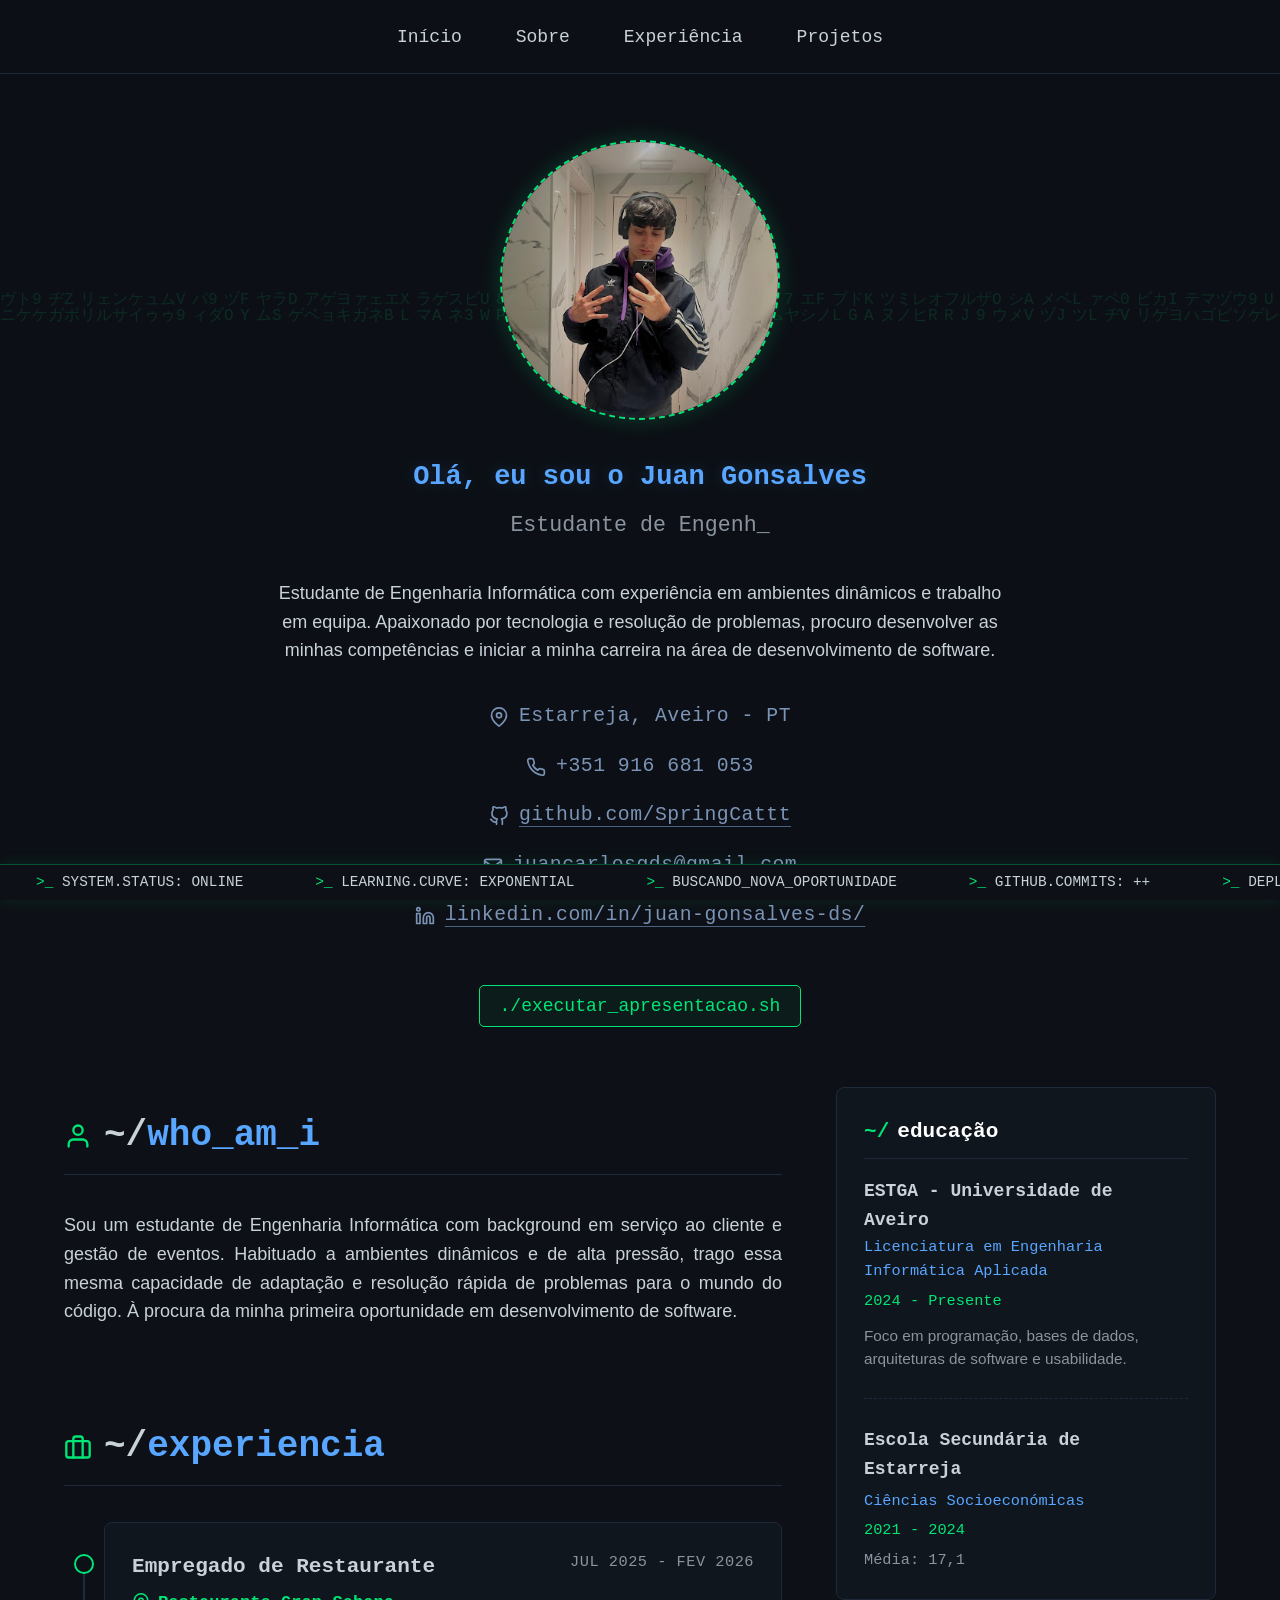
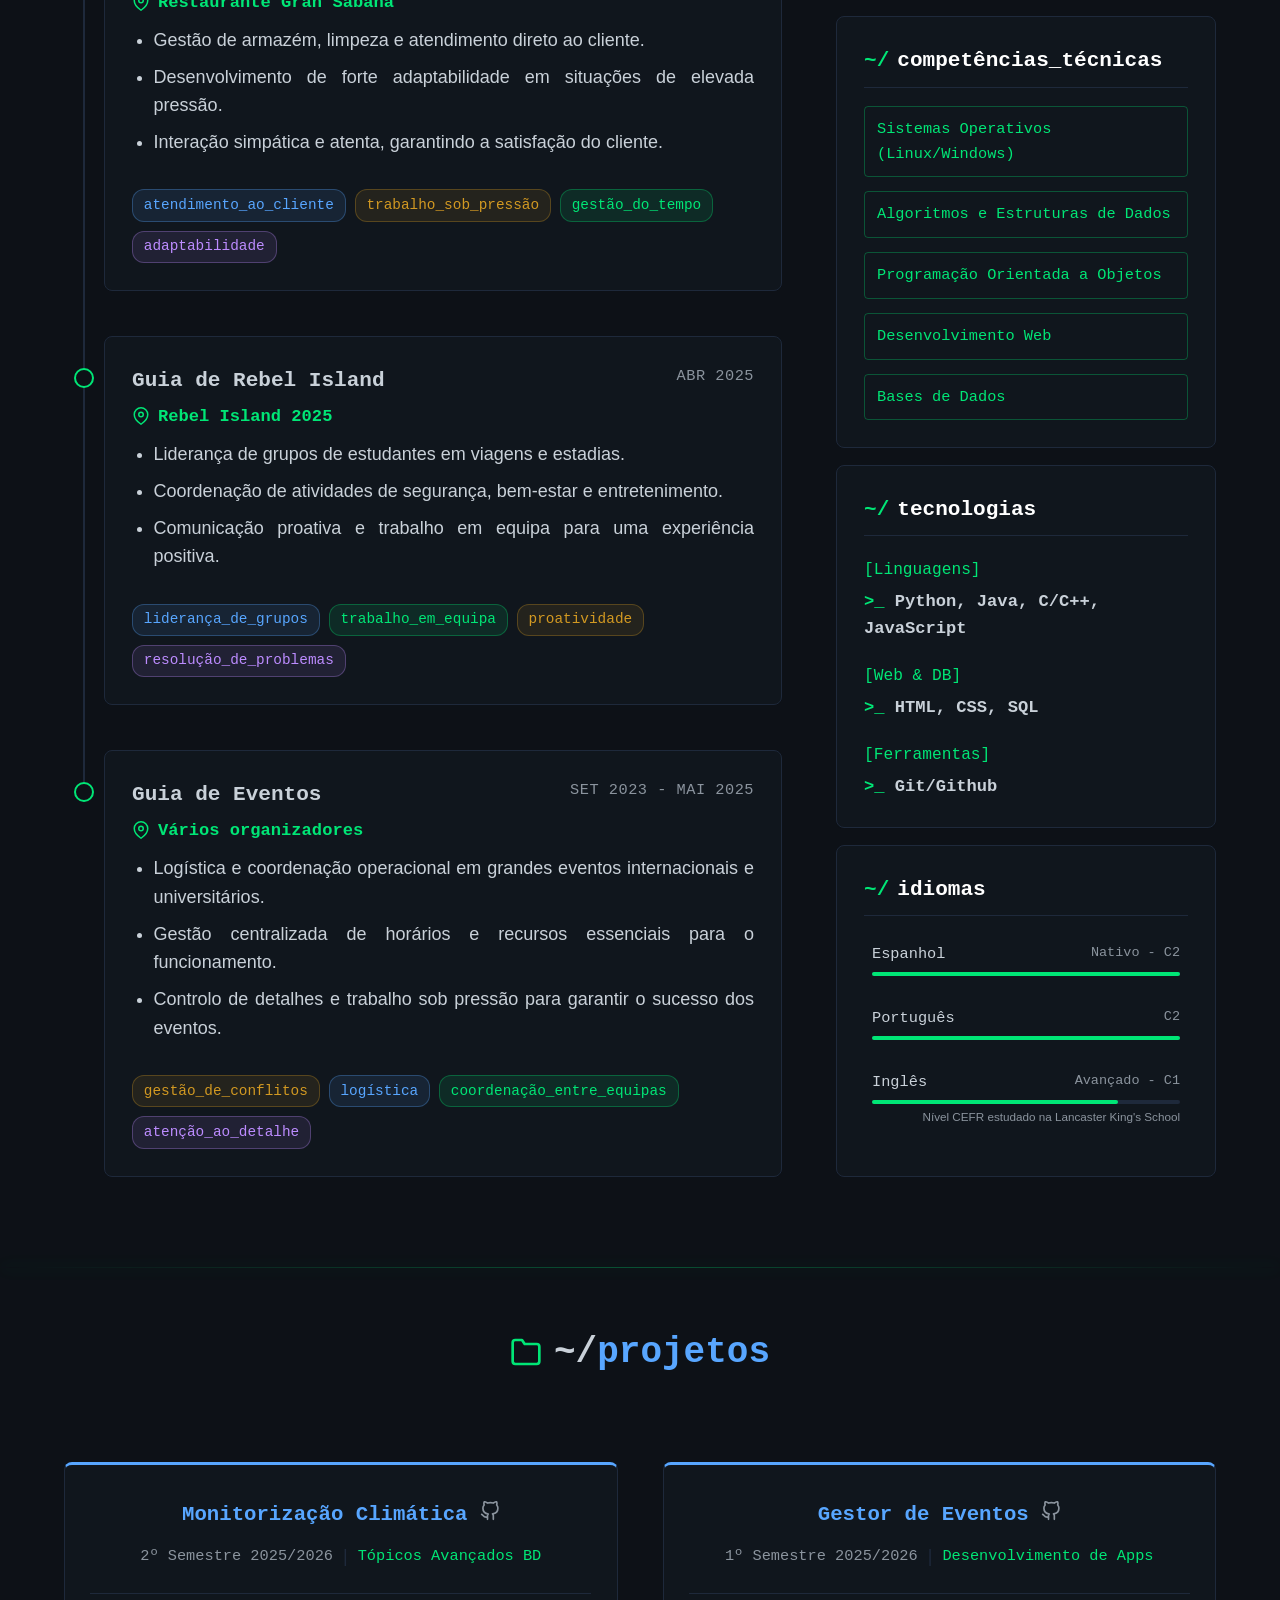
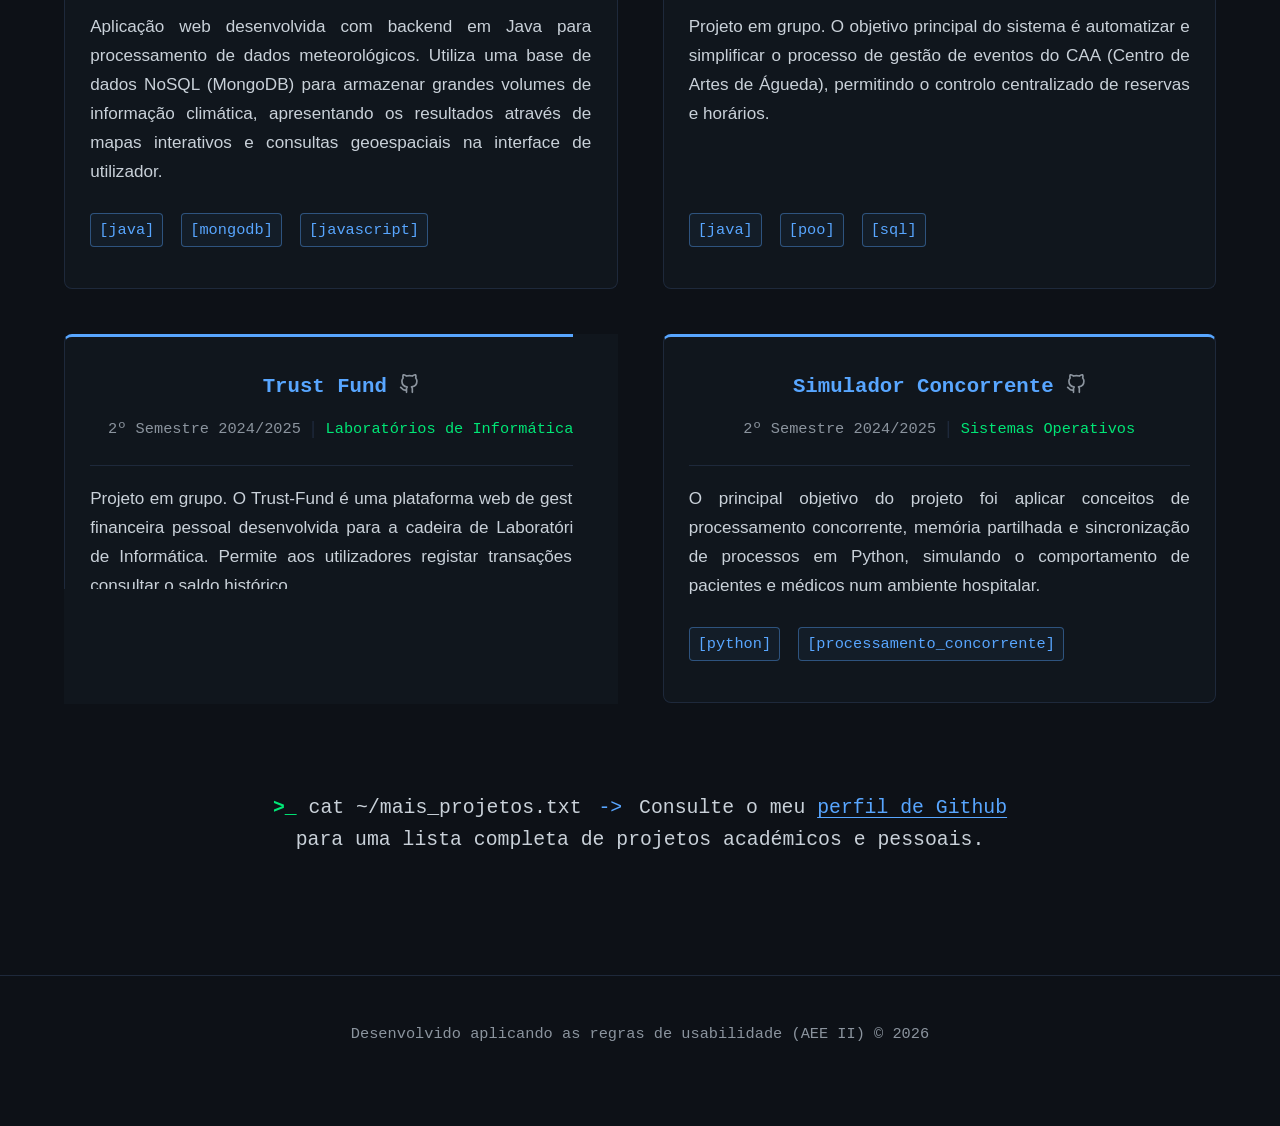
==== site/index.html @ 00c7b67c "video + cv + site" ====
<!DOCTYPE html>
<html lang="pt">
<head>
    <meta charset="UTF-8">
    <meta name="viewport" content="width=device-width, initial-scale=1.0">
    <title>Portfólio | Engenharia Informática</title>
    <link rel="stylesheet" href="style.css">
</head>

<body>
    
    <canvas id="matrix-canvas"></canvas>

    <nav>
        <ul class="nav-links">
            <li><a href="#hero">Início</a></li>
            <li><a href="#sobre">Sobre</a></li>
            <li><a href="#experiencia">Experiência</a></li>
            <li><a href="#projetos">Projetos</a></li>
        </ul>
    </nav>

    <section id="hero">
        <div class="profile-img-placeholder glow-effect" style="cursor: pointer; transition: transform 0.3s ease;" onmouseover="this.style.transform='scale(1.05)'" onmouseout="this.style.transform='scale(1)'" onclick="openBioModal()">
            <img src="unnamed.jpg" alt="Foto de Juan Gonsalves">
        </div>
        <h1>Olá, eu sou o Juan Gonsalves</h1>
        <div class="typewriter"><span id="type-text"></span><span class="cursor">_</span></div>
        <p style="max-width: 750px; text-align: center; margin: 0 auto 2rem auto; color: var(--text-primary);">
            Estudante de Engenharia Informática com experiência em ambientes dinâmicos e trabalho em equipa. Apaixonado por tecnologia e resolução de problemas, procuro desenvolver as minhas competências e iniciar a minha carreira na área de desenvolvimento de software.
        </p>
        
        <div class="contact-container" style="padding: 0; margin-top: 0; margin-bottom: 2rem; border-top: none; gap: 1rem;">
            <span class="contact-item">
                <svg width="20" height="20" viewBox="0 0 24 24" fill="none" stroke="currentColor" stroke-width="2" stroke-linecap="round" stroke-linejoin="round"><path d="M21 10c0 7-9 13-9 13s-9-6-9-13a9 9 0 0 1 18 0z"></path><circle cx="12" cy="10" r="3"></circle></svg>
                Estarreja, Aveiro - PT
            </span>
            <span class="contact-item">
                <svg width="20" height="20" viewBox="0 0 24 24" fill="none" stroke="currentColor" stroke-width="2" stroke-linecap="round" stroke-linejoin="round"><path d="M22 16.92v3a2 2 0 0 1-2.18 2 19.79 19.79 0 0 1-8.63-3.07 19.5 19.5 0 0 1-6-6 19.79 19.79 0 0 1-3.07-8.67A2 2 0 0 1 4.11 2h3a2 2 0 0 1 2 1.72 12.84 12.84 0 0 0 .7 2.81 2 2 0 0 1-.45 2.11L8.09 9.91a16 16 0 0 0 6 6l1.27-1.27a2 2 0 0 1 2.11-.45 12.84 12.84 0 0 0 2.81.7A2 2 0 0 1 22 16.92z"></path></svg>
                +351 916 681 053
            </span>
            <a href="https://github.com/SpringCattt" target="_blank" class="contact-item link">
                <svg width="20" height="20" viewBox="0 0 24 24" fill="none" stroke="currentColor" stroke-width="2" stroke-linecap="round" stroke-linejoin="round"><path d="M9 19c-5 1.5-5-2.5-7-3m14 6v-3.87a3.37 3.37 0 0 0-.94-2.61c3.14-.35 6.44-1.54 6.44-7A5.44 5.44 0 0 0 20 4.77 5.07 5.07 0 0 0 19.91 1S18.73.65 16 2.48a13.38 13.38 0 0 0-7 0C6.27.65 5.09 1 5.09 1A5.07 5.07 0 0 0 5 4.77a5.44 5.44 0 0 0-1.5 3.78c0 5.42 3.3 6.61 6.44 7A3.37 3.37 0 0 0 9 18.13V22"></path></svg>
                github.com/SpringCattt
            </a>
            <a href="mailto:juancarlosgds@gmail.com" class="contact-item link">
                <svg width="20" height="20" viewBox="0 0 24 24" fill="none" stroke="currentColor" stroke-width="2" stroke-linecap="round" stroke-linejoin="round"><path d="M4 4h16c1.1 0 2 .9 2 2v12c0 1.1-.9 2-2 2H4c-1.1 0-2-.9-2-2V6c0-1.1.9-2 2-2z"></path><polyline points="22,6 12,13 2,6"></polyline></svg>
                juancarlosgds@gmail.com
            </a>
            <a href="https://linkedin.com/in/juan-gonsalves-ds/" target="_blank" class="contact-item link">
                <svg width="20" height="20" viewBox="0 0 24 24" fill="none" stroke="currentColor" stroke-width="2" stroke-linecap="round" stroke-linejoin="round"><path d="M16 8a6 6 0 0 1 6 6v7h-4v-7a2 2 0 0 0-2-2 2 2 0 0 0-2 2v7h-4v-7a6 6 0 0 1 6-6z"></path><rect x="2" y="9" width="4" height="12"></rect><circle cx="4" cy="4" r="2"></circle></svg>
                linkedin.com/in/juan-gonsalves-ds/
            </a>
        </div>

        <button class="btn-terminal" id="openVideoBtn">./executar_apresentacao.sh</button>
    </section>

    <div id="videoModal" class="modal">
        <div class="modal-content animate-pop">
            <span class="close-btn" id="closeVideoBtn">&times;</span>
            <video id="myVideo" controls>
                <source src="teu_video.mp4" type="video/mp4">
                O teu browser não suporta a tag de vídeo.
            </video>
        </div>
    </div>

    <div id="bioModal" class="modal" onclick="if(event.target == this) closeBioModal()">
        <div class="modal-content animate-pop" style="max-width: 550px;">
            <span class="close-btn" onclick="closeBioModal()">&times;</span>
            <img src="unnamed.jpg" alt="Foto de Juan Gonsalves">
            <h2 style="color: var(--accent-color); margin-bottom: 1rem;">who_is_juan.sh</h2>
            <p id="bio-text" style="text-align: justify; text-align-last: center; color: var(--text-primary); font-size: 0.95rem; min-height: 120px; margin: 0 auto;"></p>
        </div>
    </div>

    <div class="layout-container">
        
        <main class="main-content">
            
            <section id="sobre">
                <h2 class="section-title">
                    <svg width="28" height="28" viewBox="0 0 24 24" fill="none" stroke="var(--accent-green)" stroke-width="2" stroke-linecap="round" stroke-linejoin="round" style="margin-right: 12px;"><path d="M20 21v-2a4 4 0 0 0-4-4H8a4 4 0 0 0-4 4v2"></path><circle cx="12" cy="7" r="4"></circle></svg>
                    <span><span style="color: var(--text-primary);">~/</span>who_am_i</span>
                </h2>
                <p style="text-align: justify;">
                    Sou um estudante de Engenharia Informática com background em serviço ao cliente e gestão de eventos. Habituado a ambientes dinâmicos e de alta pressão, trago essa mesma capacidade de adaptação e resolução rápida de problemas para o mundo do código. À procura da minha primeira oportunidade em desenvolvimento de software.
                </p>
            </section>

            <section id="experiencia" style="margin-top: 4rem;">
                <h2 class="section-title">
                    <svg width="28" height="28" viewBox="0 0 24 24" fill="none" stroke="var(--accent-green)" stroke-width="2" stroke-linecap="round" stroke-linejoin="round" style="margin-right: 12px;"><rect x="2" y="7" width="20" height="14" rx="2" ry="2"></rect><path d="M16 21V5a2 2 0 0 0-2-2h-4a2 2 0 0 0-2 2v16"></path></svg>
                    <span><span style="color: var(--text-primary);">~/</span>experiencia</span>
                </h2>
                
                <div class="timeline">
                    
                    <div class="timeline-item">
                        <div class="timeline-card fade-up">
                            <div class="card-date">JUL 2025 - FEV 2026</div>
                            <h3 style="margin-bottom: 5px;">Empregado de Restaurante</h3>
                            <p class="company"><svg width="18" height="18" viewBox="0 0 24 24" fill="none" stroke="currentColor" stroke-width="2" stroke-linecap="round" stroke-linejoin="round"><path d="M21 10c0 7-9 13-9 13s-9-6-9-13a9 9 0 0 1 18 0z"></path><circle cx="12" cy="10" r="3"></circle></svg>Restaurante Gran Sabana</p>
                            
                            <ul>
                                <li>Gestão de armazém, limpeza e atendimento direto ao cliente.</li>
                                <li>Desenvolvimento de forte adaptabilidade em situações de elevada pressão.</li>
                                <li>Interação simpática e atenta, garantindo a satisfação do cliente.</li>
                            </ul>
                            <div class="tech-tags">
                                <span class="tag tag-blue">atendimento_ao_cliente</span>
                                <span class="tag tag-orange">trabalho_sob_pressão</span>
                                <span class="tag tag-green">gestão_do_tempo</span>
                                <span class="tag tag-purple">adaptabilidade</span>
                            </div>
                        </div>
                    </div>

                    <div class="timeline-item">
                        <div class="timeline-card fade-up" style="animation-delay: 0.2s;">
                            <div class="card-date">ABR 2025</div>
                            <h3 style="margin-bottom: 5px;">Guia de Rebel Island</h3>
                            <p class="company"><svg width="18" height="18" viewBox="0 0 24 24" fill="none" stroke="currentColor" stroke-width="2" stroke-linecap="round" stroke-linejoin="round"><path d="M21 10c0 7-9 13-9 13s-9-6-9-13a9 9 0 0 1 18 0z"></path><circle cx="12" cy="10" r="3"></circle></svg>Rebel Island 2025</p>
                            
                            <ul>
                                <li>Liderança de grupos de estudantes em viagens e estadias.</li>
                                <li>Coordenação de atividades de segurança, bem-estar e entretenimento.</li>
                                <li>Comunicação proativa e trabalho em equipa para uma experiência positiva.</li>
                            </ul>
                            <div class="tech-tags">
                                <span class="tag tag-blue">liderança_de_grupos</span>
                                <span class="tag tag-green">trabalho_em_equipa</span>
                                <span class="tag tag-orange">proatividade</span>
                                <span class="tag tag-purple">resolução_de_problemas</span>
                            </div>
                        </div>
                    </div>

                    <div class="timeline-item">
                        <div class="timeline-card fade-up" style="animation-delay: 0.4s;">
                            <div class="card-date">SET 2023 - MAI 2025</div>
                            <h3 style="margin-bottom: 5px;">Guia de Eventos</h3>
                            <p class="company"><svg width="18" height="18" viewBox="0 0 24 24" fill="none" stroke="currentColor" stroke-width="2" stroke-linecap="round" stroke-linejoin="round"><path d="M21 10c0 7-9 13-9 13s-9-6-9-13a9 9 0 0 1 18 0z"></path><circle cx="12" cy="10" r="3"></circle></svg>Vários organizadores</p>
                            
                            <ul>
                                <li>Logística e coordenação operacional em grandes eventos internacionais e universitários.</li>
                                <li>Gestão centralizada de horários e recursos essenciais para o funcionamento.</li>
                                <li>Controlo de detalhes e trabalho sob pressão para garantir o sucesso dos eventos.</li>
                            </ul>
                            <div class="tech-tags">
                                <span class="tag tag-orange">gestão_de_conflitos</span>
                                <span class="tag tag-blue">logística</span>
                                <span class="tag tag-green">coordenação_entre_equipas</span>
                                <span class="tag tag-purple">atenção_ao_detalhe</span>
                            </div>
                        </div>
                    </div>

                </div>
            </section>
        </main> 

        <aside class="sidebar">
            
            <div class="terminal-card fade-up">
                <h3 style="display: flex; align-items: center; margin-bottom: 1rem; border-bottom: 1px solid var(--border-color); padding-bottom: 0.5rem; color: #fff;">
                    <span style="color: var(--accent-green); margin-right: 8px;">~/</span>educação
                </h3>
                <div class="card-info">
                    <h4>ESTGA - Universidade de Aveiro</h4>
                    <a href="https://www.ua.pt/pt/curso/1732" target="_blank" class="text-blue hover-glow" style="display: block; text-decoration: none;">Licenciatura em Engenharia Informática Aplicada</a>
                    <p class="text-green">2024 - Presente</p>       
                    <p style="color: var(--text-secondary); font-size: 0.85rem; margin-top: 12px; padding-bottom: 1.5rem; border-bottom: 1px dashed var(--border-color); line-height: 1.5;">
                        Foco em programação, bases de dados, arquiteturas de software e usabilidade.
                    </p>

                    <h4 style="margin-top: 1.5rem;">Escola Secundária de Estarreja</h4>
                    <p class="text-blue" style="margin-top: 5px; font-size: 0.85rem;">Ciências Socioeconómicas</p>
                    <p class="text-green" style="margin-top: 5px;">2021 - 2024</p>
                    <p style="color: var(--text-secondary); font-family: var(--font-code); font-size: 0.85rem; margin-top: 5px;">Média: 17,1</p>
                </div>
            </div>

            <div class="terminal-card fade-up" style="animation-delay: 0.2s;">
                <h3 style="display: flex; align-items: center; margin-bottom: 1rem; border-bottom: 1px solid var(--border-color); padding-bottom: 0.5rem; color: #fff;">
                    <span style="color: var(--accent-green); margin-right: 8px;">~/</span>competências_técnicas
                </h3>
                <div class="tech-list">
                    <span class="tech-item">Sistemas Operativos (Linux/Windows)</span>
                    <span class="tech-item">Algoritmos e Estruturas de Dados</span>
                    <span class="tech-item">Programação Orientada a Objetos</span>
                    <span class="tech-item">Desenvolvimento Web</span>
                    <span class="tech-item">Bases de Dados</span>
                </div>
            </div>

            <div class="terminal-card fade-up" style="animation-delay: 0.4s;">
                <h3 style="display: flex; align-items: center; margin-bottom: 1.2rem; border-bottom: 1px solid var(--border-color); padding-bottom: 0.5rem; color: #fff;">
                    <span style="color: var(--accent-green); margin-right: 8px;">~/</span>tecnologias
                </h3>
                
                <div style="margin-bottom: 1.2rem;">
                    <p style="color: var(--accent-green); font-family: var(--font-code); font-size: 0.9rem; margin-bottom: 4px;">[Linguagens]</p>
                    <p style="color: var(--text-primary); font-family: var(--font-code); font-size: 0.95rem; font-weight: bold;"><span style="color: var(--accent-green);">>_</span> Python, Java, C/C++, JavaScript</p>
                </div>
                
                <div style="margin-bottom: 1.2rem;">
                    <p style="color: var(--accent-green); font-family: var(--font-code); font-size: 0.9rem; margin-bottom: 4px;">[Web & DB]</p>
                    <p style="color: var(--text-primary); font-family: var(--font-code); font-size: 0.95rem; font-weight: bold;"><span style="color: var(--accent-green);">>_</span> HTML, CSS, SQL</p>
                </div>
                
                <div>
                    <p style="color: var(--accent-green); font-family: var(--font-code); font-size: 0.9rem; margin-bottom: 4px;">[Ferramentas]</p>
                    <p style="color: var(--text-primary); font-family: var(--font-code); font-size: 0.95rem; font-weight: bold;"><span style="color: var(--accent-green);">>_</span> Git/Github</p>
                </div>
            </div>

            <div class="terminal-card fade-up" style="animation-delay: 0.6s;">
                <h3 style="display: flex; align-items: center; margin-bottom: 1rem; border-bottom: 1px solid var(--border-color); padding-bottom: 0.5rem; color: #fff;">
                    <span style="color: var(--accent-green); margin-right: 8px;">~/</span>idiomas
                </h3>
                <div class="language-bar">
                    <div class="lang-header"><span>Espanhol</span> <span style="font-size: 0.75rem; color: var(--text-secondary);">Nativo - C2</span></div>
                    <div class="bar-bg"><div class="bar-fill" style="width: 100%;"></div></div>
                </div>
                <div class="language-bar">
                    <div class="lang-header"><span>Português</span> <span style="font-size: 0.75rem; color: var(--text-secondary);">C2</span></div>
                    <div class="bar-bg"><div class="bar-fill" style="width: 100%;"></div></div>
                </div>
                <div class="language-bar">
                    <div class="lang-header"><span>Inglês</span> <span style="font-size: 0.75rem; color: var(--text-secondary);">Avançado - C1</span></div>
                    <div class="bar-bg"><div class="bar-fill" style="width: 80%;"></div></div>
                    <p class="sidebar-subtext" style="font-size: 0.65rem; color: var(--text-secondary); margin-top: 4px; text-align: right;">Nível CEFR estudado na Lancaster King's School</p>
                </div>
            </div>

        </aside> 
    </div> 

    <div class="cyber-separator"></div>

    <section id="projetos" class="full-width-section">
        
        <div style="display: flex; justify-content: center; margin-bottom: 4rem;">
            <h2 class="section-title" style="border-bottom: none; margin: 0;">
                <svg width="32" height="32" viewBox="0 0 24 24" fill="none" stroke="var(--accent-green)" stroke-width="2" stroke-linecap="round" stroke-linejoin="round" style="margin-right: 12px;"><path d="M22 19a2 2 0 0 1-2 2H4a2 2 0 0 1-2-2V5a2 2 0 0 1 2-2h5l2 3h9a2 2 0 0 1 2 2z"></path></svg>
                <span><span style="color: var(--text-primary);">~/</span>projetos</span>
            </h2>
        </div>
        
        <div class="projects-grid">

            <div class="project-card fade-up" style="animation-delay: 0.6s;">
                <div>
                    <div class="project-header">
                        <div class="project-title-wrapper">
                            <h3>Monitorização Climática</h3>
                            <a href="https://github.com/SpringCattt/projeto---topicos-avancados-de-base-de-dados" target="_blank" title="Ver código fonte" style="color: var(--text-secondary); transition: all 0.3s ease;" onmouseover="this.style.color='var(--accent-green)'; this.style.transform='scale(1.1)';" onmouseout="this.style.color='var(--text-secondary)'; this.style.transform='scale(1)';">
                                <svg width="20" height="20" viewBox="0 0 24 24" fill="none" stroke="currentColor" stroke-width="2" stroke-linecap="round" stroke-linejoin="round"><path d="M9 19c-5 1.5-5-2.5-7-3m14 6v-3.87a3.37 3.37 0 0 0-.94-2.61c3.14-.35 6.44-1.54 6.44-7A5.44 5.44 0 0 0 20 4.77 5.07 5.07 0 0 0 19.91 1S18.73.65 16 2.48a13.38 13.38 0 0 0-7 0C6.27.65 5.09 1 5.09 1A5.07 5.07 0 0 0 5 4.77a5.44 5.44 0 0 0-1.5 3.78c0 5.42 3.3 6.61 6.44 7A3.37 3.37 0 0 0 9 18.13V22"></path></svg>
                            </a>
                        </div>
                        <div class="project-meta-wrapper">
                            <span style="font-family: var(--font-code); font-size: 0.85rem; color: var(--text-secondary);">2º Semestre 2025/2026</span>
                            <span style="color: var(--border-color);">|</span>
                            <span style="color: var(--accent-green); font-family: var(--font-code); font-size: 0.85rem;">Tópicos Avançados BD</span>
                        </div>
                    </div>
                    <p class="description" style="text-align: justify; margin-top: 10px;">
                        Aplicação web desenvolvida com backend em Java para processamento de dados meteorológicos. Utiliza uma base de dados NoSQL (MongoDB) para armazenar grandes volumes de informação climática, apresentando os resultados através de mapas interativos e consultas geoespaciais na interface de utilizador. 
                    </p>
                </div>
                <div class="tech-tags">
                    <span class="code-tag">[java]</span>
                    <span class="code-tag">[mongodb]</span>
                    <span class="code-tag">[javascript]</span>
                </div>
            </div>

            <div class="project-card fade-up">
                <div>
                    <div class="project-header">
                        <div class="project-title-wrapper">
                            <h3>Gestor de Eventos</h3>
                            <a href="https://github.com/SpringCattt/Projeto-em-Desenvolvimento-de-Aplicacoes---CAA" target="_blank" title="Ver código fonte" style="color: var(--text-secondary); transition: all 0.3s ease;" onmouseover="this.style.color='var(--accent-green)'; this.style.transform='scale(1.1)';" onmouseout="this.style.color='var(--text-secondary)'; this.style.transform='scale(1)';">
                                <svg width="20" height="20" viewBox="0 0 24 24" fill="none" stroke="currentColor" stroke-width="2" stroke-linecap="round" stroke-linejoin="round"><path d="M9 19c-5 1.5-5-2.5-7-3m14 6v-3.87a3.37 3.37 0 0 0-.94-2.61c3.14-.35 6.44-1.54 6.44-7A5.44 5.44 0 0 0 20 4.77 5.07 5.07 0 0 0 19.91 1S18.73.65 16 2.48a13.38 13.38 0 0 0-7 0C6.27.65 5.09 1 5.09 1A5.07 5.07 0 0 0 5 4.77a5.44 5.44 0 0 0-1.5 3.78c0 5.42 3.3 6.61 6.44 7A3.37 3.37 0 0 0 9 18.13V22"></path></svg>
                            </a>
                        </div>
                        <div class="project-meta-wrapper">
                            <span style="font-family: var(--font-code); font-size: 0.85rem; color: var(--text-secondary);">1º Semestre 2025/2026</span>
                            <span style="color: var(--border-color);">|</span>
                            <span style="color: var(--accent-green); font-family: var(--font-code); font-size: 0.85rem;">Desenvolvimento de Apps</span>
                        </div>
                    </div>
                    <p class="description" style="text-align: justify; margin-top: 10px;">
                        Projeto em grupo. O objetivo principal do sistema é automatizar e simplificar o processo de gestão de eventos do CAA (Centro de Artes de Águeda), permitindo o controlo centralizado de reservas e horários.
                    </p>
                </div>
                <div class="tech-tags">
                    <span class="code-tag">[java]</span>
                    <span class="code-tag">[poo]</span>
                    <span class="code-tag">[sql]</span>
                </div>
            </div>
        
            <div class="project-card fade-up" style="animation-delay: 0.2s;">
                <div>
                    <div class="project-header">
                        <div class="project-title-wrapper">
                            <h3>Trust Fund</h3>
                            <a href="https://github.com/SpringCattt/Projeto---Trust-Fund" target="_blank" title="Ver código fonte" style="color: var(--text-secondary); transition: all 0.3s ease;" onmouseover="this.style.color='var(--accent-green)'; this.style.transform='scale(1.1)';" onmouseout="this.style.color='var(--text-secondary)'; this.style.transform='scale(1)';">
                                <svg width="20" height="20" viewBox="0 0 24 24" fill="none" stroke="currentColor" stroke-width="2" stroke-linecap="round" stroke-linejoin="round"><path d="M9 19c-5 1.5-5-2.5-7-3m14 6v-3.87a3.37 3.37 0 0 0-.94-2.61c3.14-.35 6.44-1.54 6.44-7A5.44 5.44 0 0 0 20 4.77 5.07 5.07 0 0 0 19.91 1S18.73.65 16 2.48a13.38 13.38 0 0 0-7 0C6.27.65 5.09 1 5.09 1A5.07 5.07 0 0 0 5 4.77a5.44 5.44 0 0 0-1.5 3.78c0 5.42 3.3 6.61 6.44 7A3.37 3.37 0 0 0 9 18.13V22"></path></svg>
                            </a>
                        </div>
                        <div class="project-meta-wrapper">
                            <span style="font-family: var(--font-code); font-size: 0.85rem; color: var(--text-secondary);">2º Semestre 2024/2025</span>
                            <span style="color: var(--border-color);">|</span>
                            <span style="color: var(--accent-green); font-family: var(--font-code); font-size: 0.85rem;">Laboratórios de Informática</span>
                        </div>
                    </div>
                    <p class="description" style="text-align: justify; margin-top: 10px;">
                        Projeto em grupo. O Trust-Fund é uma plataforma web de gestão financeira pessoal desenvolvida para a cadeira de Laboratórios de Informática. Permite aos utilizadores registar transações e consultar o saldo histórico.
                    </p>
                </div>
                <div class="tech-tags">
                    <span class="code-tag">[php]</span>
                    <span class="code-tag">[css]</span>
                    <span class="code-tag">[javascript]</span>
                </div>
            </div>
            
            <div class="project-card fade-up" style="animation-delay: 0.4s;">
                <div>
                    <div class="project-header">
                        <div class="project-title-wrapper">
                            <h3>Simulador Concorrente</h3>
                            <a href="https://github.com/SpringCattt/Projeto---Sistemas-Operativos" target="_blank" title="Ver código fonte" style="color: var(--text-secondary); transition: all 0.3s ease;" onmouseover="this.style.color='var(--accent-green)'; this.style.transform='scale(1.1)';" onmouseout="this.style.color='var(--text-secondary)'; this.style.transform='scale(1)';">
                                <svg width="20" height="20" viewBox="0 0 24 24" fill="none" stroke="currentColor" stroke-width="2" stroke-linecap="round" stroke-linejoin="round"><path d="M9 19c-5 1.5-5-2.5-7-3m14 6v-3.87a3.37 3.37 0 0 0-.94-2.61c3.14-.35 6.44-1.54 6.44-7A5.44 5.44 0 0 0 20 4.77 5.07 5.07 0 0 0 19.91 1S18.73.65 16 2.48a13.38 13.38 0 0 0-7 0C6.27.65 5.09 1 5.09 1A5.07 5.07 0 0 0 5 4.77a5.44 5.44 0 0 0-1.5 3.78c0 5.42 3.3 6.61 6.44 7A3.37 3.37 0 0 0 9 18.13V22"></path></svg>
                            </a>
                        </div>
                        <div class="project-meta-wrapper">
                            <span style="font-family: var(--font-code); font-size: 0.85rem; color: var(--text-secondary);">2º Semestre 2024/2025</span>
                            <span style="color: var(--border-color);">|</span>
                            <span style="color: var(--accent-green); font-family: var(--font-code); font-size: 0.85rem;">Sistemas Operativos</span>
                        </div>
                    </div>
                    <p class="description" style="text-align: justify; margin-top: 10px;">
                        O principal objetivo do projeto foi aplicar conceitos de processamento concorrente, memória partilhada e sincronização de processos em Python, simulando o comportamento de pacientes e médicos num ambiente hospitalar.
                    </p>
                </div>
                <div class="tech-tags">
                    <span class="code-tag">[python]</span>
                    <span class="code-tag">[processamento_concorrente]</span>
                </div>
            </div>
        </div>

        <div class="projects-footer fade-up" style="animation-delay: 0.8s;">
            <span class="terminal-cursor" style="color: var(--accent-green); font-weight: bold;">>_</span> 
            <span>cat ~/mais_projetos.txt <span style="color: var(--accent-color); margin: 0 5px;">-></span> Consulte o meu <a href="https://github.com/SpringCattt" target="_blank" class="link-destaque">perfil de Github</a> para uma lista completa de projetos académicos e pessoais.</span>
        </div>
        
    </section>

    <div class="ticker-wrap">
        <div class="ticker-move">
            <div class="ticker-item"><span class="accent">>_</span> SYSTEM.STATUS: <span style="color: #c9d1d9;">ONLINE</span></div>
            <div class="ticker-item"><span class="accent">>_</span> LEARNING.CURVE: <span style="color: #c9d1d9;">EXPONENTIAL</span></div>
            <div class="ticker-item"><span class="accent">>_</span> BUSCANDO_NOVA_OPORTUNIDADE</div>
            <div class="ticker-item"><span class="accent">>_</span> GITHUB.COMMITS: <span style="color: #c9d1d9;">++</span></div>
            <div class="ticker-item"><span class="accent">>_</span> DEPLOYING_NEW_MODULES...</div>
            <div class="ticker-item"><span class="accent">>_</span> CAFEINA_LEVEL: <span style="color: #c9d1d9;">99%</span></div>
            <div class="ticker-item"><span class="accent">>_</span> SYSTEM.STATUS: <span style="color: #c9d1d9;">ONLINE</span></div>
            <div class="ticker-item"><span class="accent">>_</span> LEARNING.CURVE: <span style="color: #c9d1d9;">EXPONENTIAL</span></div>
            <div class="ticker-item"><span class="accent">>_</span> BUSCANDO_NOVA_OPORTUNIDADE</div>
            <div class="ticker-item"><span class="accent">>_</span> GITHUB.COMMITS: <span style="color: #c9d1d9;">++</span></div>
            <div class="ticker-item"><span class="accent">>_</span> DEPLOYING_NEW_MODULES...</div>
            <div class="ticker-item"><span class="accent">>_</span> CAFEINA_LEVEL: <span style="color: #c9d1d9;">99%</span></div>
        </div>
    </div>
    
    <footer style="padding-bottom: 80px;">
        <p style="margin-top: 10px; color: var(--text-secondary); font-size: 0.85rem;">
            Desenvolvido aplicando as regras de usabilidade (AEE II) © 2026
        </p>
    </footer>

    <script src="script.js"></script>
</body>
</html>
---- site/style.css ----
/* Variáveis de Cores e Fontes */
:root {
    --bg-color: #0d1117;
    --surface-color: #12181f; 
    --surface-light: #161b22;
    --border-color: #1e293b;
    --text-primary: #c9d1d9;
    --text-secondary: #8b949e;
    --accent-color: #58a6ff;
    --accent-green: #00e676; 
    --accent-glow: rgba(88, 166, 255, 0.2);
    --font-main: 'Segoe UI', Roboto, Helvetica, Arial, sans-serif;
    --font-code: 'Courier New', Courier, monospace;
}

* { margin: 0; padding: 0; box-sizing: border-box; }
html { font-size: 18px; }

body {
    font-family: var(--font-main); background-color: var(--bg-color);
    color: var(--text-primary); line-height: 1.6; scroll-behavior: smooth; position: relative; 
}

#matrix-canvas { position: fixed; top: 0; left: 0; width: 100%; height: 100%; z-index: -1; opacity: 0.12; pointer-events: none; }
h1, h2, h3, h4, .terminal-text { font-family: var(--font-code); }

nav {
    position: fixed; top: 0; width: 100%; background: rgba(13, 17, 23, 0.85);
    backdrop-filter: blur(10px); padding: 1.2rem 0; display: flex; justify-content: center;
    z-index: 1000; border-bottom: 1px solid var(--border-color);
}
.nav-links { list-style: none; display: flex; gap: 3rem; }
.nav-links a { color: var(--text-primary); text-decoration: none; font-size: 1rem; font-family: var(--font-code); transition: color 0.3s; }
.nav-links a:hover { color: var(--accent-color); }

#hero { min-height: 100vh; display: flex; flex-direction: column; justify-content: center; align-items: center; text-align: center; padding: 140px 5% 40px; }
#hero h1 { color: var(--accent-color); margin-bottom: 0.5rem; text-shadow: 0 0 15px var(--accent-glow); }
.profile-img-placeholder {
    width: 280px; height: 280px; border-radius: 50%; background-color: var(--surface-light);
    border: 2px dashed var(--accent-green); display: flex; align-items: center; justify-content: center;
    margin-bottom: 2rem; overflow: hidden; box-shadow: 0 0 20px rgba(0, 230, 118, 0.2); transition: all 0.4s ease;
}
.profile-img-placeholder.glow-effect:hover { box-shadow: 0 0 40px rgba(0, 230, 118, 0.5); }
.profile-img-placeholder img { width: 100%; height: 100%; object-fit: cover; }

.typewriter { font-size: 1.2rem; color: var(--text-secondary); margin-bottom: 2rem; min-height: 1.5em; font-family: var(--font-code); }
.cursor { animation: blink 1s step-end infinite; }
@keyframes blink { 50% { opacity: 0; } }

.btn-terminal {
    background-color: rgba(0, 230, 118, 0.05); color: var(--accent-green);
    border: 1px solid var(--accent-green); padding: 10px 20px; font-family: var(--font-code);
    font-size: 1rem; cursor: pointer; border-radius: 5px; transition: all 0.3s ease; margin-top: 1rem;
}
.btn-terminal:hover { background-color: rgba(0, 230, 118, 0.2); box-shadow: 0 0 15px rgba(0, 230, 118, 0.4); transform: scale(1.05); }

/* ========================================== */
/* LAYOUT GERAL & ANIMAÇÕES                   */
/* ========================================== */
.layout-container {
    display: grid; grid-template-columns: 1fr 380px; gap: 3rem; max-width: 1300px; 
    margin: 0 auto; padding: 20px 5% 0px; align-items: stretch;
}
section { scroll-margin-top: 100px; padding-top: 20px; }

.section-title {
    font-size: 2rem; margin-bottom: 2rem; border-bottom: 1px solid var(--border-color); 
    padding-bottom: 0.5rem; display: flex; align-items: center; color: var(--accent-color); 
}
.section-title svg { flex-shrink: 0; }

@keyframes fadeUp {
    from { opacity: 0; transform: translateY(30px); }
    to { opacity: 1; transform: translateY(0); }
}
.fade-up { opacity: 0; animation: fadeUp 0.8s ease-out forwards; }
.hover-glow:hover { text-shadow: 0 0 10px var(--accent-glow); }

/* ========================================== */
/* BARRA LATERAL E CARDS                      */
/* ========================================== */
.sidebar { display: flex; flex-direction: column; justify-content: space-between; height: 100%; }
.terminal-card {
    background-color: rgba(18, 24, 31, 0.85); backdrop-filter: blur(5px);
    border: 1px solid var(--border-color); border-radius: 8px; padding: 1.5rem; transition: all 0.3s ease;
}
.terminal-card:hover { border-color: rgba(88, 166, 255, 0.5); transform: translateY(-3px); box-shadow: 0 5px 15px rgba(0,0,0,0.3); }
.text-blue { color: var(--accent-color); font-family: var(--font-code); font-size: 0.85rem; }
.text-green { color: var(--accent-green); font-family: var(--font-code); font-size: 0.85rem; margin-top: 5px; }

.tech-list { display: flex; flex-direction: column; gap: 0.8rem; }
.tech-item {
    font-family: var(--font-code); font-size: 0.85rem; color: var(--accent-green);
    border: 1px solid rgba(0, 230, 118, 0.3); padding: 10px 12px; border-radius: 4px;
    display: block; width: 100%; text-align: left; background-color: transparent; transition: all 0.3s ease; cursor: default;
}
.tech-item:hover { transform: translateY(-2px); background-color: rgba(0, 230, 118, 0.15); box-shadow: 0 4px 10px rgba(0, 230, 118, 0.2); color: #fff; }

.skills-list { list-style: none; }
.skills-list li { display: flex; justify-content: space-between; margin-bottom: 0.8rem; font-size: 0.9rem; font-family: var(--font-code); padding: 4px 8px; border-radius: 4px; transition: all 0.3s ease; cursor: default; }
.skills-list li:hover { transform: translateX(5px); background-color: rgba(88, 166, 255, 0.1); color: var(--accent-color); }
.stars { color: #f1e05a; } .star-empty { color: #4b5563; }

.language-bar { margin-bottom: 0.8rem; padding: 8px; border-radius: 6px; transition: all 0.3s ease; }
.language-bar:hover { background-color: var(--surface-light); transform: scale(1.02); box-shadow: 0 4px 8px rgba(0,0,0,0.3); }
.language-bar:hover .bar-fill { box-shadow: 0 0 10px var(--accent-green); }
.lang-header { display: flex; justify-content: space-between; font-size: 0.85rem; font-family: var(--font-code); margin-bottom: 5px; }
.bar-bg { width: 100%; height: 4px; background-color: var(--border-color); border-radius: 2px; }
.bar-fill { height: 100%; background-color: var(--accent-green); border-radius: 2px; transition: box-shadow 0.3s ease; }

/* ========================================== */
/* TIMELINE ESTÁTICA COM LUZ SINCRONIZADA     */
/* ========================================== */
.timeline { position: relative; padding-left: 40px; }

.timeline::before, .timeline::after { display: none; }

.timeline-item { position: relative; margin-bottom: 2.5rem; }
.timeline-item:last-child { margin-bottom: 0; }

.timeline-item::before {
    content: ''; position: absolute; left: -20px; top: 32px; 
    width: 16px; height: 16px; border-radius: 50%; 
    border: 2px solid var(--accent-green); 
    background-color: var(--bg-color); 
    transform: translateX(-50%); z-index: 3; 
}

.timeline-item::after {
    content: ''; position: absolute; left: -20px; top: 48px; 
    width: 2px; height: calc(100% + 2.5rem - 16px); 
    transform: translateX(-50%); 
    background-color: var(--border-color); 
    background-image: linear-gradient(to bottom, transparent, var(--accent-green), transparent);
    background-size: 100% 40px; background-repeat: no-repeat; z-index: 1;
    background-position: 0 -40px; 
}

.timeline-item:last-child::after { display: none; }

/* Animações Timeline */
@keyframes pulse-c1 {
    0% { background-color: var(--accent-green); box-shadow: 0 0 15px var(--accent-green); }
    10%, 100% { background-color: var(--bg-color); box-shadow: 0 0 0 transparent; }
}

@keyframes scan-s1 {
    0% { background-position: 0 -40px; }
    20% { background-position: 0 calc(100% + 40px); }
    20.1%, 100% { background-position: 0 -40px; } 
}

@keyframes pulse-c2 {
    0%, 19.9% { background-color: var(--bg-color); box-shadow: 0 0 0 transparent; }
    20% { background-color: var(--accent-green); box-shadow: 0 0 15px var(--accent-green); }
    30%, 100% { background-color: var(--bg-color); box-shadow: 0 0 0 transparent; }
}

@keyframes scan-s2 {
    0%, 19.9% { background-position: 0 -40px; }
    20% { background-position: 0 -40px; }
    40% { background-position: 0 calc(100% + 40px); }
    40.1%, 100% { background-position: 0 -40px; }
}

@keyframes pulse-c3 {
    0%, 39.9% { background-color: var(--bg-color); box-shadow: 0 0 0 transparent; }
    40% { background-color: var(--accent-green); box-shadow: 0 0 15px var(--accent-green); }
    50%, 100% { background-color: var(--bg-color); box-shadow: 0 0 0 transparent; }
}

.timeline-item:nth-child(1)::before { animation: pulse-c1 7s infinite; }
.timeline-item:nth-child(1)::after  { animation: scan-s1 7s infinite; }
.timeline-item:nth-child(2)::before { animation: pulse-c2 7s infinite; }
.timeline-item:nth-child(2)::after  { animation: scan-s2 7s infinite; }
.timeline-item:nth-child(3)::before { animation: pulse-c3 7s infinite; }

.timeline-card {
    position: relative; background-color: rgba(18, 24, 31, 0.85); backdrop-filter: blur(5px);
    border: 1px solid var(--border-color); border-radius: 8px; padding: 1.5rem;
    transition: transform 0.3s ease, box-shadow 0.3s ease, border-color 0.3s ease;
}
.timeline-card h3 { padding-right: 140px; }
.timeline-card:hover { transform: translateX(8px); border-color: var(--accent-color); box-shadow: 0 5px 15px rgba(0, 0, 0, 0.4); }

.card-date {
    position: absolute; top: 1.5rem; right: 1.5rem;
    font-family: var(--font-code); font-size: 0.85rem; color: #8b949e; 
    text-transform: uppercase; letter-spacing: 0.5px;
}

.company { 
    color: var(--accent-green); margin-bottom: 10px; font-weight: bold; 
    font-family: var(--font-code); font-size: 0.95rem; display: flex; align-items: center; 
}
.company svg { margin-right: 8px; flex-shrink: 0; }

.timeline-card ul { margin-top: 10px; margin-bottom: 1.8rem; padding-left: 1.2rem; color: var(--text-primary); text-align: justify; }
.timeline-card ul li { margin-bottom: 8px; }

.tech-tags { display: flex; gap: 0.5rem; flex-wrap: wrap; }
.tag { padding: 0.2rem 0.6rem; border-radius: 12px; font-size: 0.8rem; font-family: var(--font-code); border: 1px solid; transition: all 0.3s ease; }
.tag:hover { transform: scale(1.05); }
.tag-blue { background: rgba(88, 166, 255, 0.1); color: #58a6ff; border-color: rgba(88, 166, 255, 0.3); }
.tag-green { background: rgba(0, 230, 118, 0.1); color: #00e676; border-color: rgba(0, 230, 118, 0.3); }
.tag-orange { background: rgba(210, 153, 34, 0.1); color: #d29922; border-color: rgba(210, 153, 34, 0.3); }
.tag-purple { background: rgba(188, 140, 255, 0.1); color: #bc8cff; border-color: rgba(188, 140, 255, 0.3); }

/* ========================================== */
/* SEPARADOR CYBERPUNK                        */
/* ========================================== */
.cyber-separator {
    width: 100%; height: 1px;
    background: linear-gradient(90deg, transparent, var(--accent-green), transparent);
    margin: 5rem 0 2rem; opacity: 0.3; box-shadow: 0 0 15px var(--accent-green);
}

/* ========================================== */
/* PROJETOS                                   */
/* ========================================== */
.full-width-section { max-width: 1300px; margin: 0 auto; padding: 20px 5% 100px; }
.projects-grid {
    display: grid; 
    grid-template-columns: repeat(auto-fit, minmax(min(100%, 400px), 1fr)); 
    gap: 2.5rem; 
    margin-bottom: 4rem;
}

.project-card {
    background-color: rgba(18, 24, 31, 0.85); backdrop-filter: blur(5px);
    border: 1px solid var(--border-color); border-top: 3px solid var(--accent-color); 
    border-radius: 8px; 
    padding: 2rem 1.4rem; 
    min-height: 280px; 
    display: flex; flex-direction: column; justify-content: space-between;
    transition: transform 0.3s ease, box-shadow 0.3s ease, border-color 0.3s ease;
}

.project-card:hover { transform: translateY(-8px); border-color: var(--accent-color); box-shadow: 0 12px 25px rgba(0, 0, 0, 0.5); }

/* Contenedor principal de la cabecera (ahora en columna) */
.project-header { 
    display: flex; 
    flex-direction: column; 
    gap: 12px; 
    margin-bottom: 1rem; 
    border-bottom: 1px solid var(--border-color); 
    padding-bottom: 1.2rem; 
}

/* Fila 1: Título e Ícono de GitHub */
.project-title-wrapper {
    display: flex;
    justify-content: center; 
    align-items: center;
    gap: 12px;
    text-align: center;
}

.project-title-wrapper h3 {
    font-size: 1.15rem; 
    color: var(--accent-color);
    font-family: var(--font-code);
    line-height: 1.4;
    margin: 0;
}

/* Fila 2: Información de semestre y disciplina */
.project-meta-wrapper {
    display: flex;
    justify-content: center; 
    align-items: center;
    flex-wrap: wrap; 
    gap: 10px;
}

.project-card .description { flex-grow: 1; margin-bottom: 1.5rem; text-align: justify; font-size: 0.95rem; line-height: 1.7; }

.projects-footer {
    text-align: center; font-family: var(--font-code); color: var(--text-primary);
    font-size: 1.1rem; background-color: transparent; border: none; 
    padding: 1rem; margin: 0 auto; max-width: 800px; display: block;
}

.terminal-cursor { animation: blink 1s step-end infinite; }
.link-destaque { color: var(--accent-color); text-decoration: underline; text-underline-offset: 4px; transition: color 0.3s ease; }
.link-destaque:hover { color: var(--accent-green); text-shadow: 0 0 10px var(--accent-glow); }

.code-tag {
    font-family: var(--font-code); font-size: 0.85rem; color: var(--accent-color); margin-right: 0.5rem;
    padding: 4px 8px; border: 1px solid rgba(88, 166, 255, 0.4); border-radius: 4px; background-color: rgba(88, 166, 255, 0.05); transition: all 0.3s ease; display: inline-block; margin-bottom: 5px;
}
.code-tag:hover { background-color: rgba(88, 166, 255, 0.15); transform: translateY(-2px); box-shadow: 0 0 10px var(--accent-glow); }

/* ========================================== */
/* CONTACTOS E TICKER ANIMADO                 */
/* ========================================== */
.contact-container { display: flex; flex-direction: column; align-items: center; gap: 1.5rem; padding: 3rem 2rem 1rem; margin-top: 2rem; border-top: 1px solid var(--border-color); }
.contact-item { display: flex; align-items: center; gap: 10px; font-family: var(--font-code); font-size: 1.1rem; color: #7b93b5; text-decoration: none; transition: all 0.3s ease; letter-spacing: 0.5px; }
.contact-item svg { flex-shrink: 0; stroke: #7b93b5; transition: stroke 0.3s ease, transform 0.3s ease; }
.contact-item.link { text-decoration: underline; text-underline-offset: 6px; text-decoration-color: #4a6382; }
.contact-item:hover { color: var(--accent-color); transform: translateY(-2px); text-shadow: 0 0 10px rgba(88, 166, 255, 0.3); }
.contact-item:hover svg { stroke: var(--accent-color); transform: scale(1.1); }

.ticker-wrap {
    position: fixed; bottom: 0; left: 0; width: 100%; background: #0d1117;
    border-top: 1px solid rgba(0, 230, 118, 0.3); padding: 6px 0; overflow: hidden;
    z-index: 2000; box-shadow: 0 0 15px rgba(0, 230, 118, 0.1);
}
.ticker-move { display: flex; width: max-content; animation: ticker 25s linear infinite; }
.ticker-item { font-family: var(--font-code); color: var(--text-primary); font-size: 0.8rem; padding: 0 2rem; white-space: nowrap; }
.ticker-item .accent { color: var(--accent-green); }
@keyframes ticker { 0% { transform: translateX(0); } 100% { transform: translateX(-50%); } }

.modal { display: none; position: fixed; z-index: 2100; left: 0; top: 0; width: 100%; height: 100%; background-color: rgba(0, 0, 0, 0.9); backdrop-filter: blur(5px); align-items: center; justify-content: center; }
.modal-content { position: relative; width: 80%; max-width: 600px; background-color: var(--surface-color); border: 1px solid var(--accent-color); border-radius: 8px; padding: 2rem; box-shadow: 0 0 20px var(--accent-glow); }
#bioModal .modal-content { display: flex; flex-direction: column; align-items: center; justify-content: center; text-align: center; }
#bioModal img { margin: 0 auto 1.5rem auto; display: block; }

.animate-pop { animation: popIn 0.4s cubic-bezier(0.175, 0.885, 0.32, 1.275) forwards; }
@keyframes popIn { 0% { transform: scale(0.8); opacity: 0; } 100% { transform: scale(1); opacity: 1; } }

.close-btn { position: absolute; top: -40px; right: 0; color: #fff; font-size: 28px; cursor: pointer; }
.close-btn:hover { color: var(--accent-color); }
video { width: 100%; border-radius: 4px; outline: none; }

footer { text-align: center; padding: 2rem; border-top: 1px solid var(--border-color); font-family: var(--font-code); font-size: 0.9rem; }

@media (max-width: 900px) {
    .layout-container { display: flex; flex-direction: column; padding-top: 80px; padding-bottom: 20px; }
    .main-content { order: 1; }
    .sidebar { order: 2; gap: 1.5rem; }
    .nav-links { gap: 1.2rem; font-size: 0.85rem; }
}
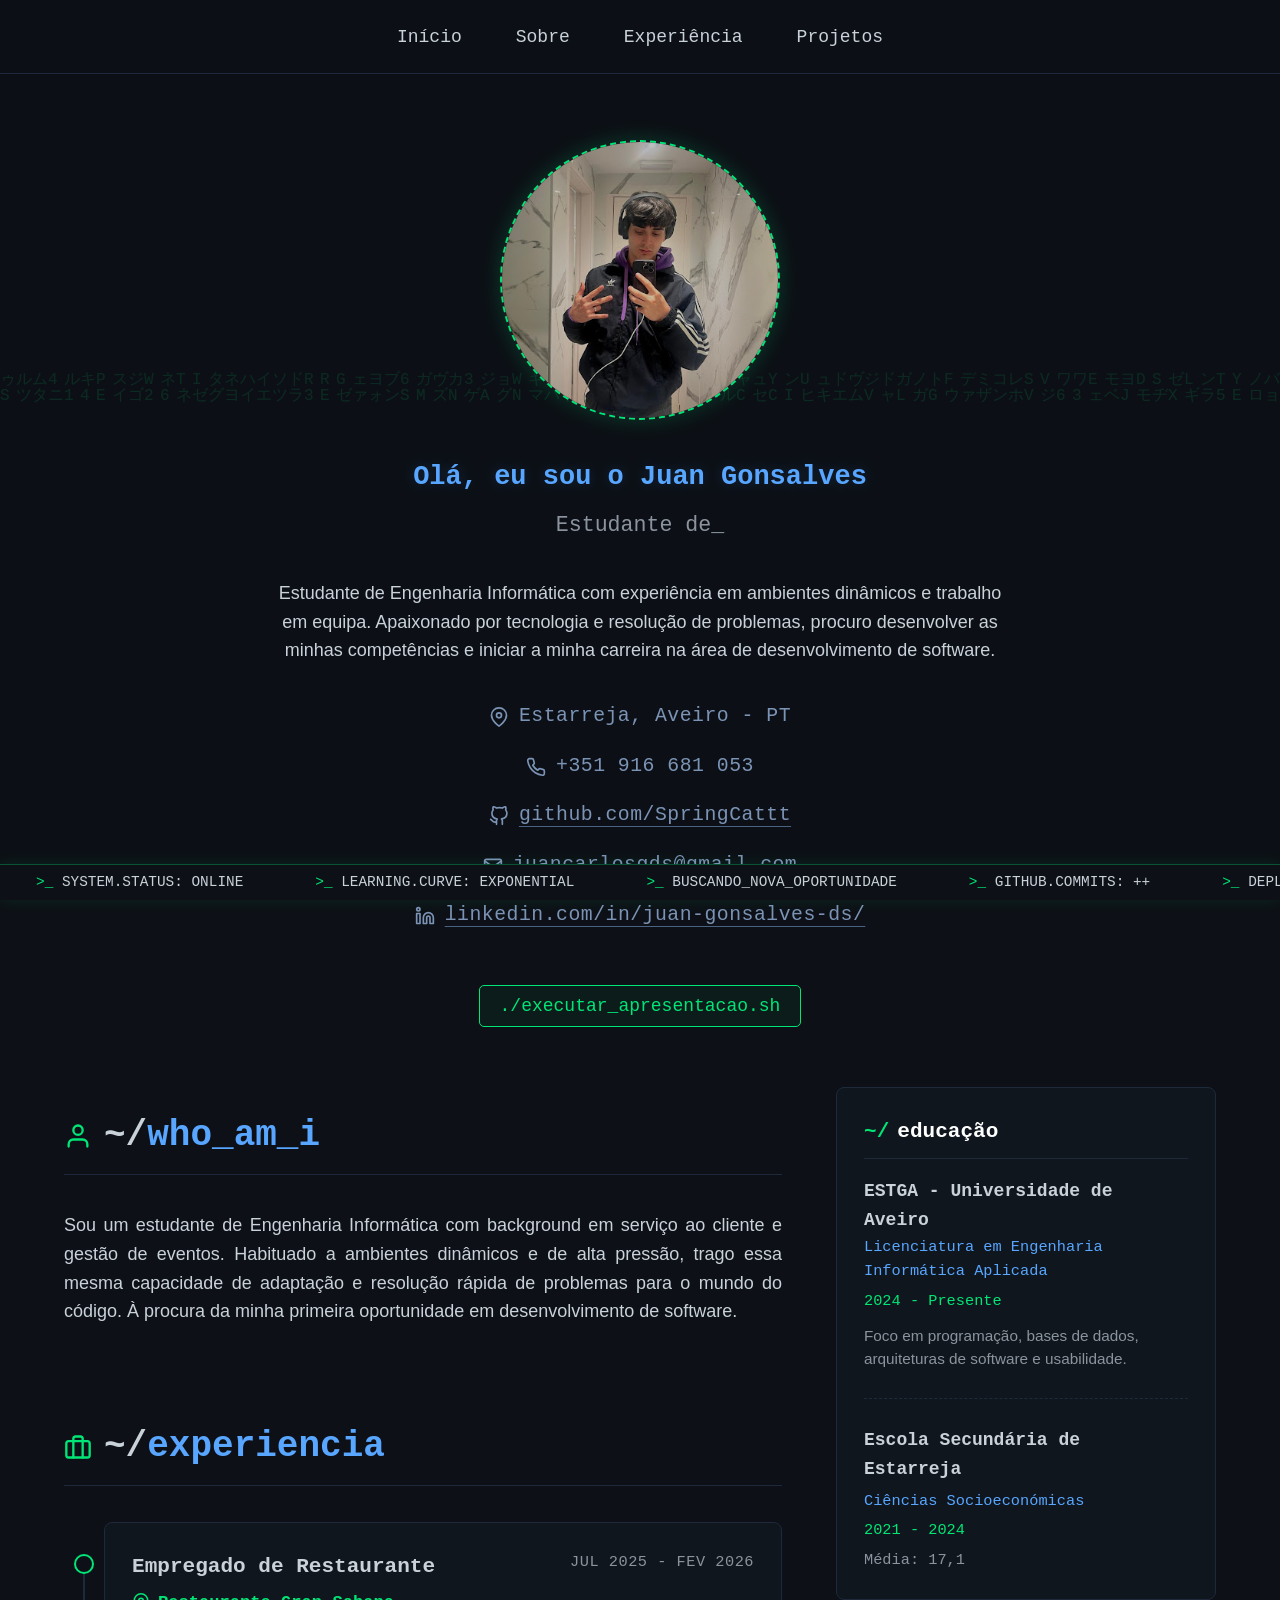
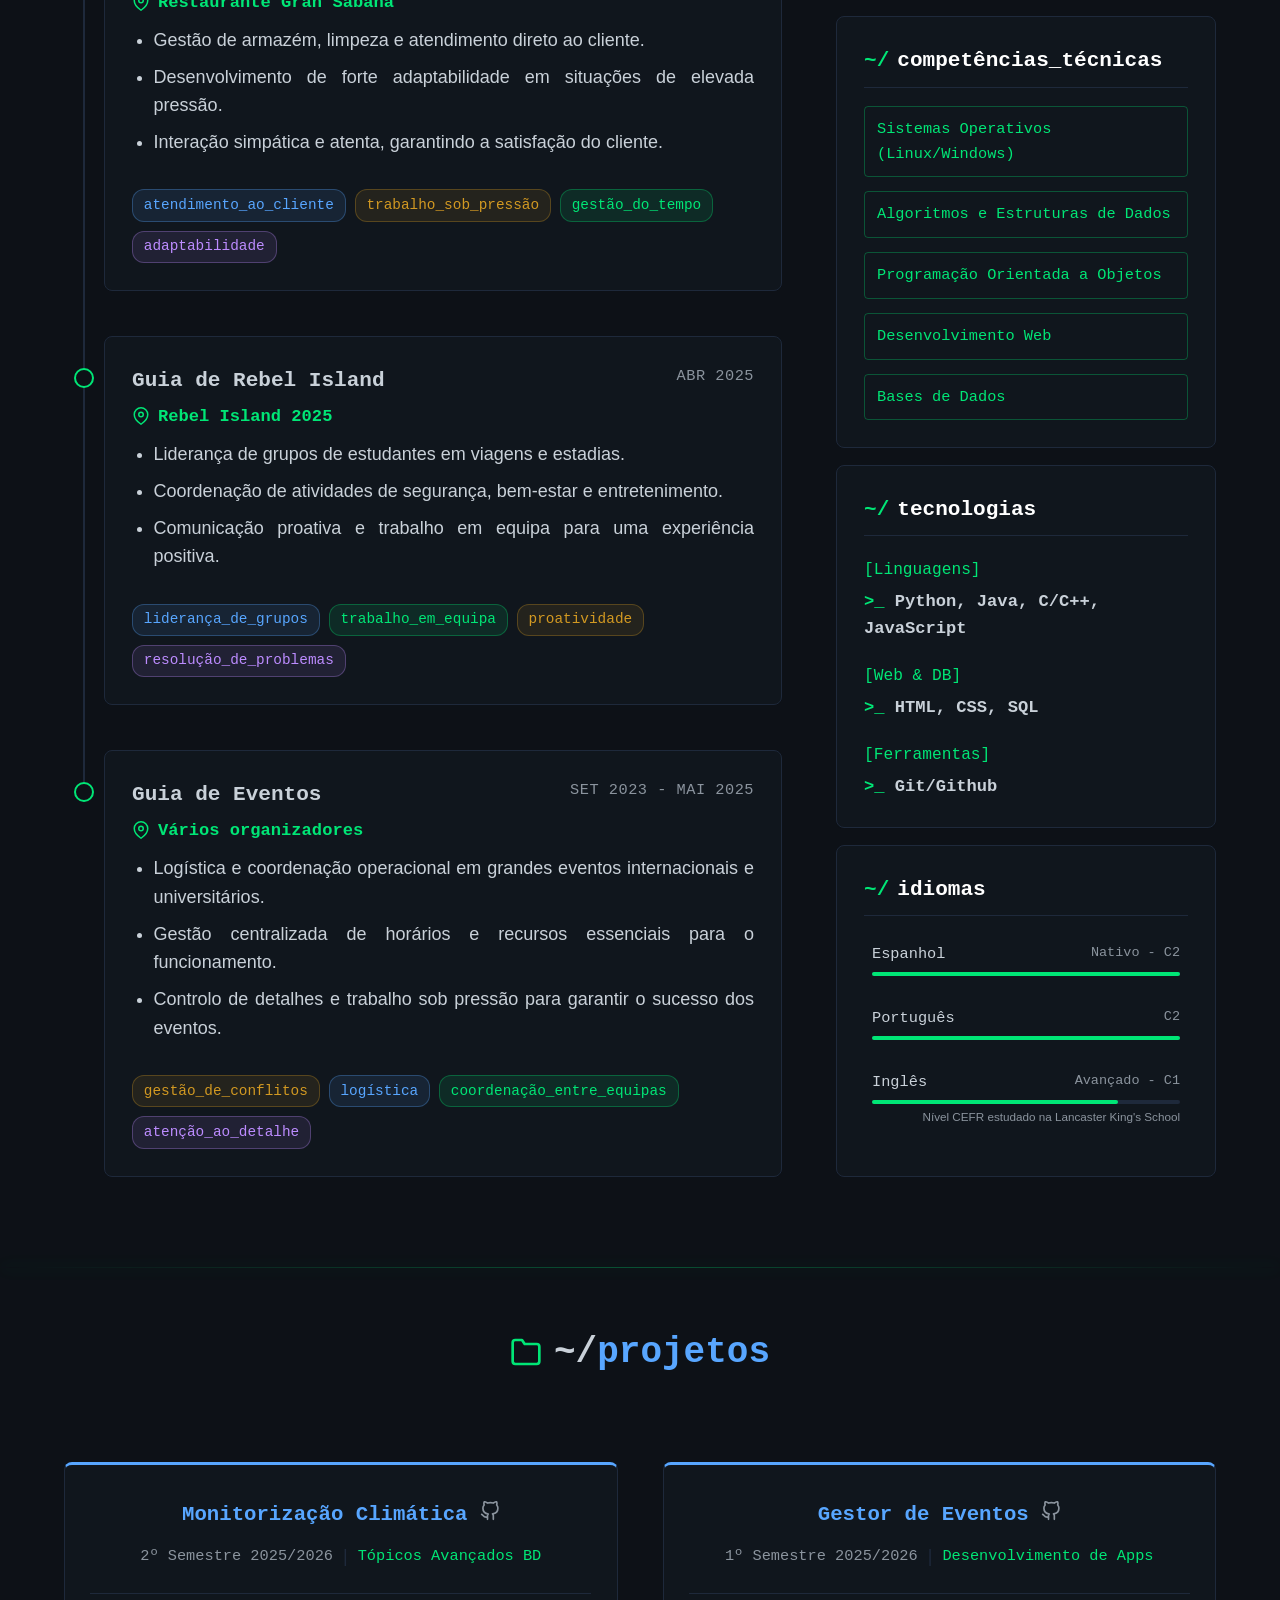
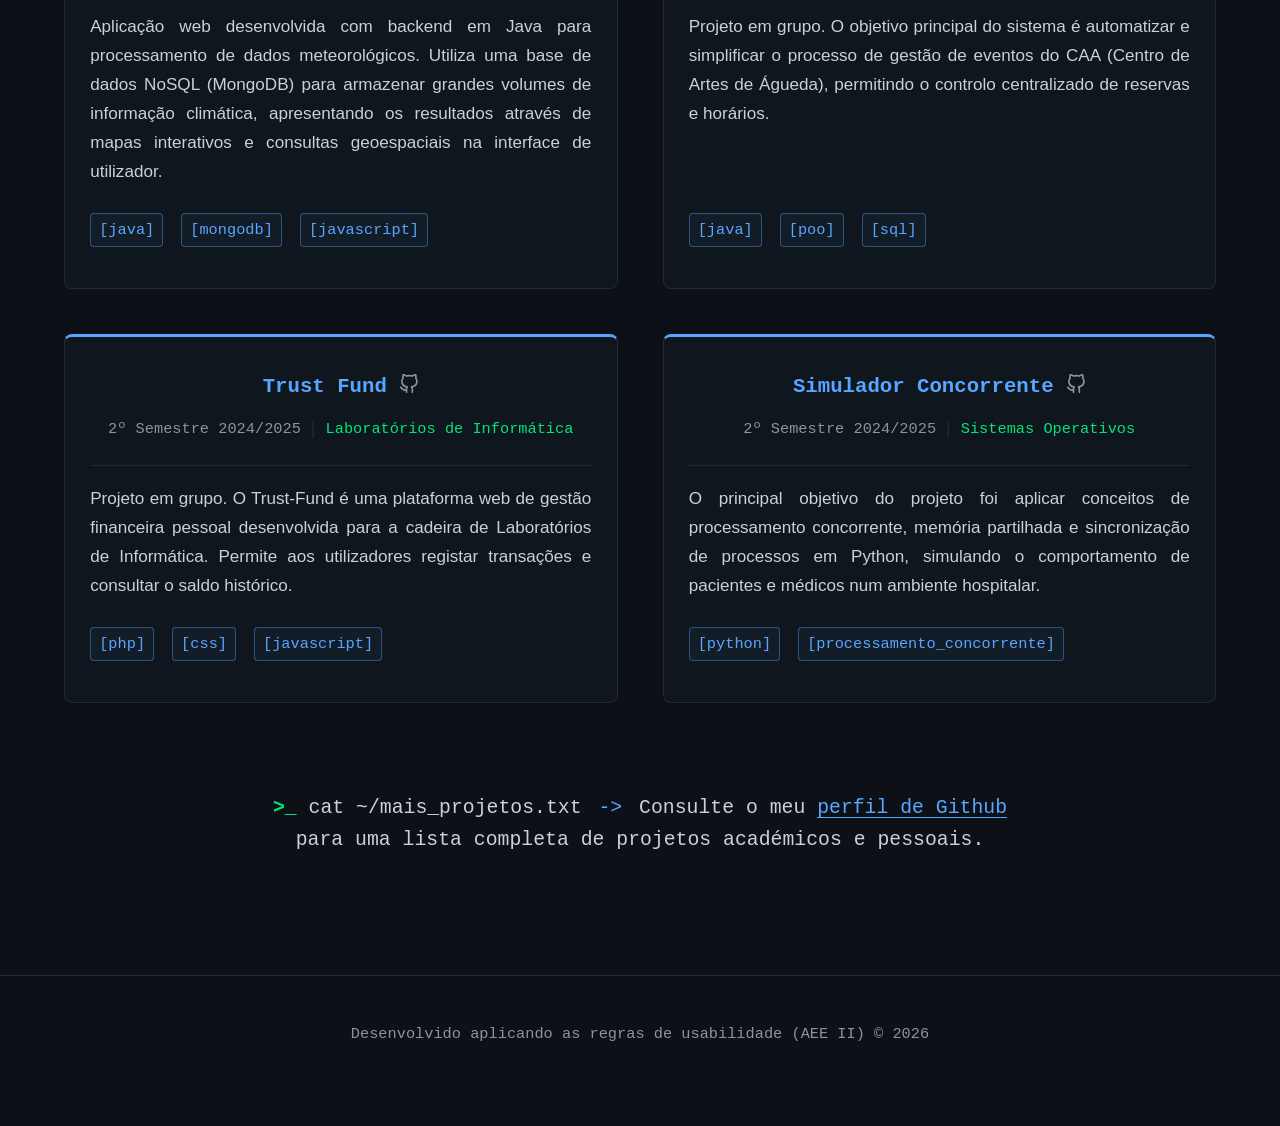
==== commit e60b05b2: "final - pre revisao da prof" ====
--- a/site/index.html
+++ b/site/index.html
@@ -60,7 +60,7 @@
         <div class="modal-content animate-pop">
             <span class="close-btn" id="closeVideoBtn">&times;</span>
             <video id="myVideo" controls>
-                <source src="teu_video.mp4" type="video/mp4">
+                <source src="video_cv.mp4" type="video/mp4">
                 O teu browser não suporta a tag de vídeo.
             </video>
         </div>
--- a/site/style.css
+++ b/site/style.css
@@ -331,4 +331,15 @@
     .main-content { order: 1; }
     .sidebar { order: 2; gap: 1.5rem; }
     .nav-links { gap: 1.2rem; font-size: 0.85rem; }
+
+    #videoModal {
+    backdrop-filter: none !important; /* Matamos o blur pesado */
+    background-color: rgba(0, 0, 0, 0.98) !important; /* Fundo super escuro para compensar */
+}
+
+#videoModal .modal-content {
+    box-shadow: none !important; /* Sem brilhos pesados a renderizar em tempo real */
+    border: none !important;
+    background-color: transparent !important;
+}
 }
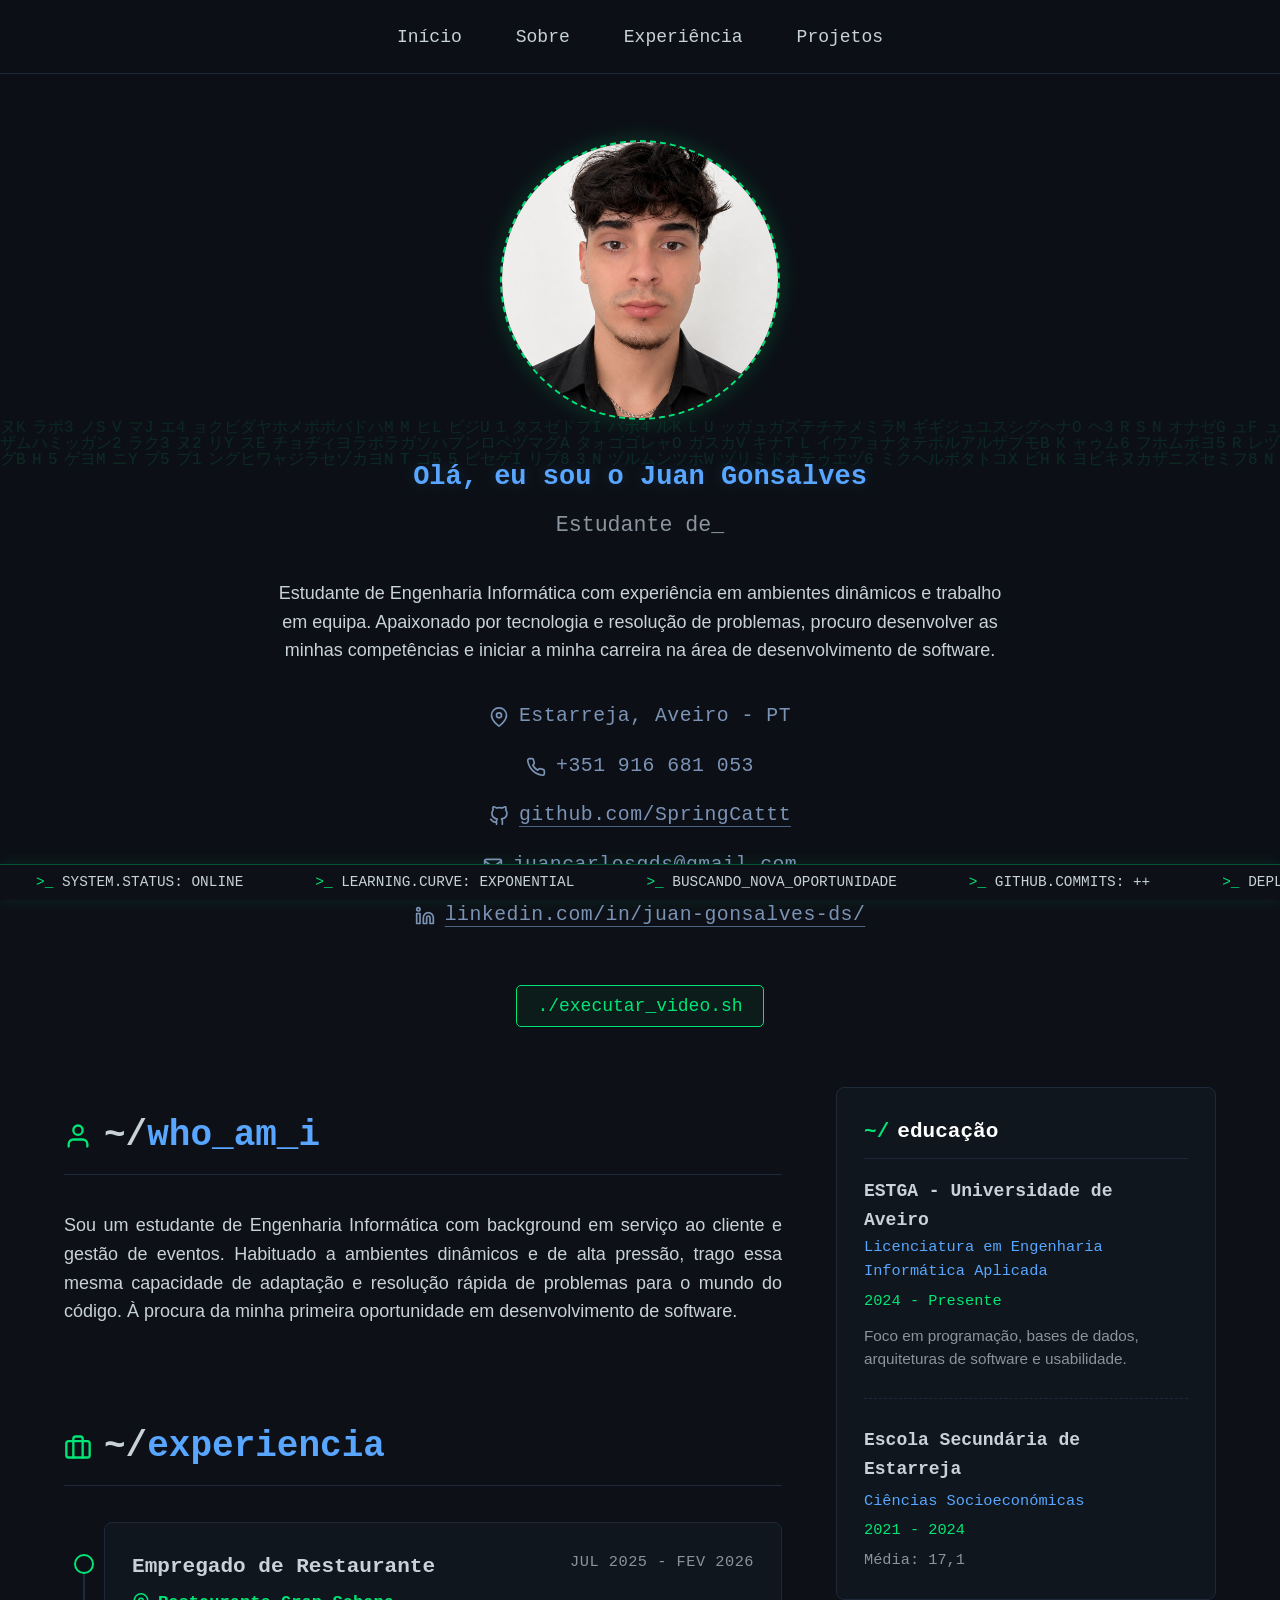
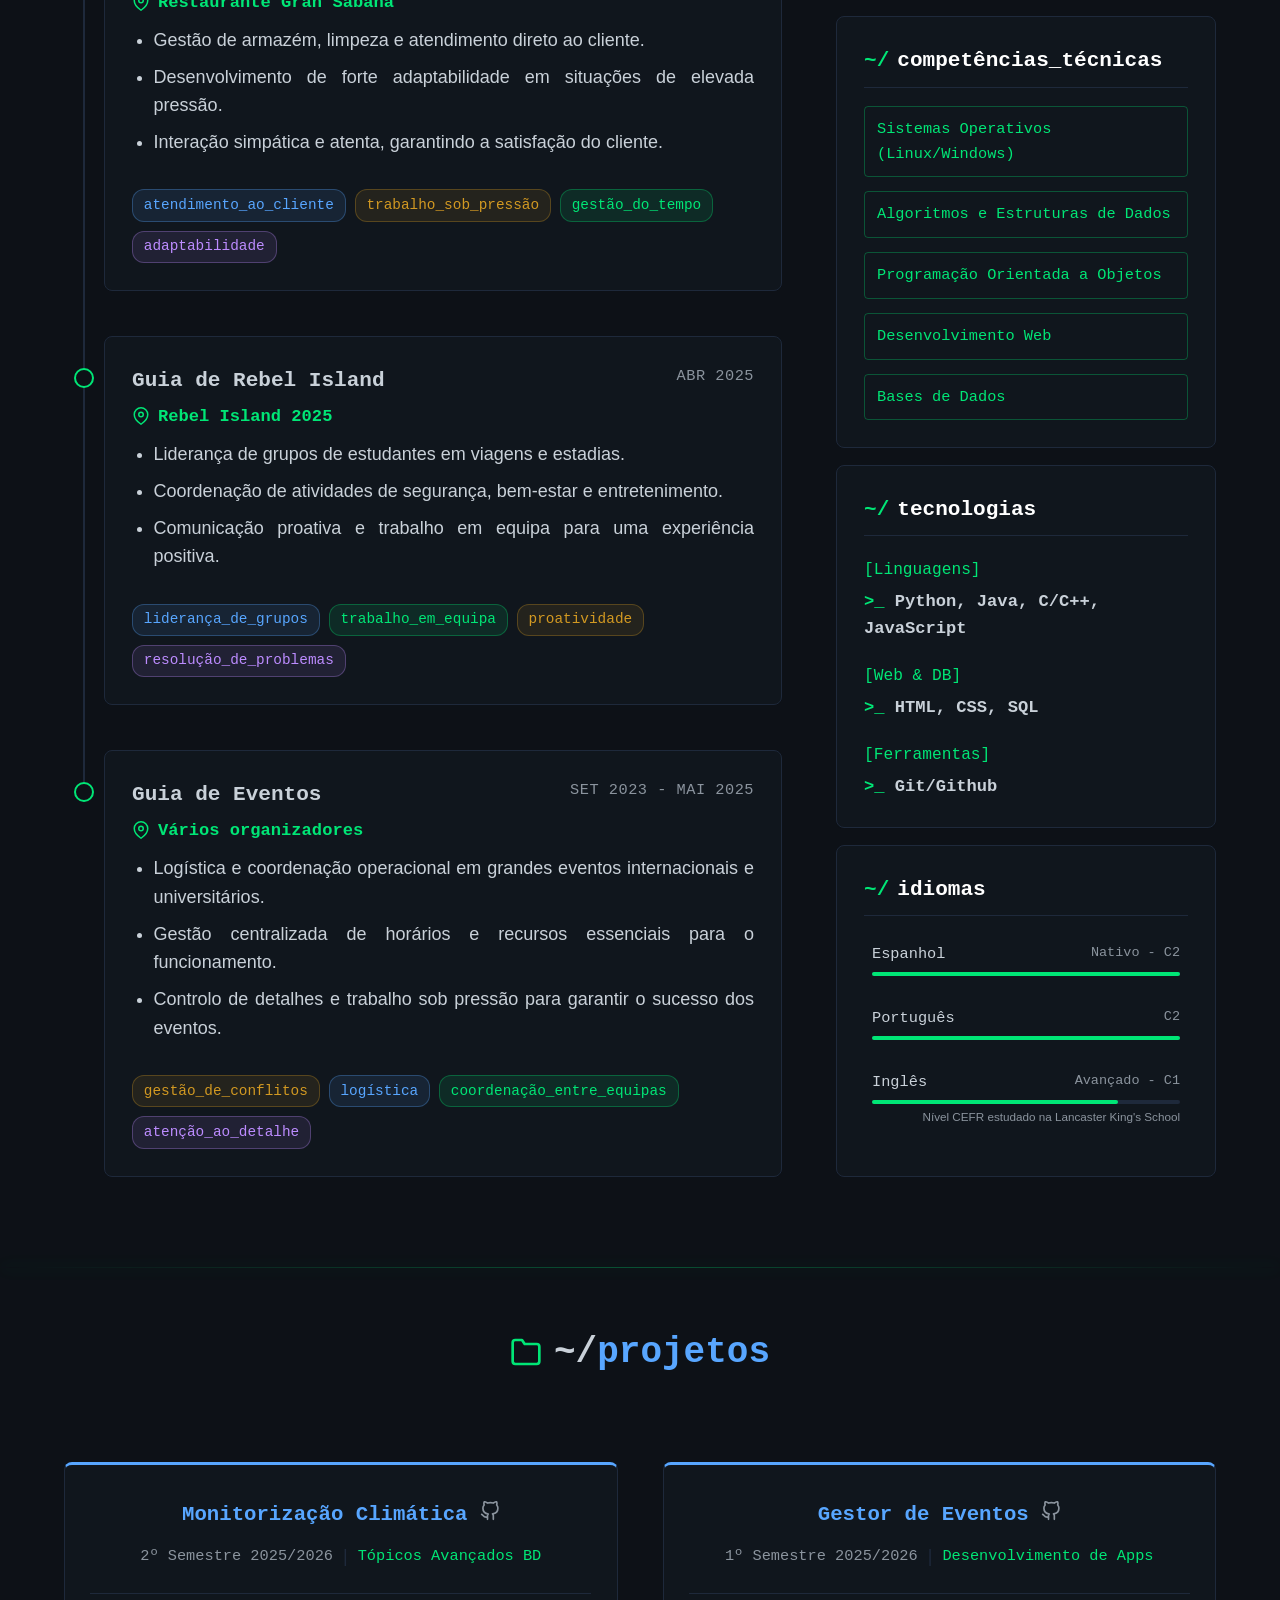
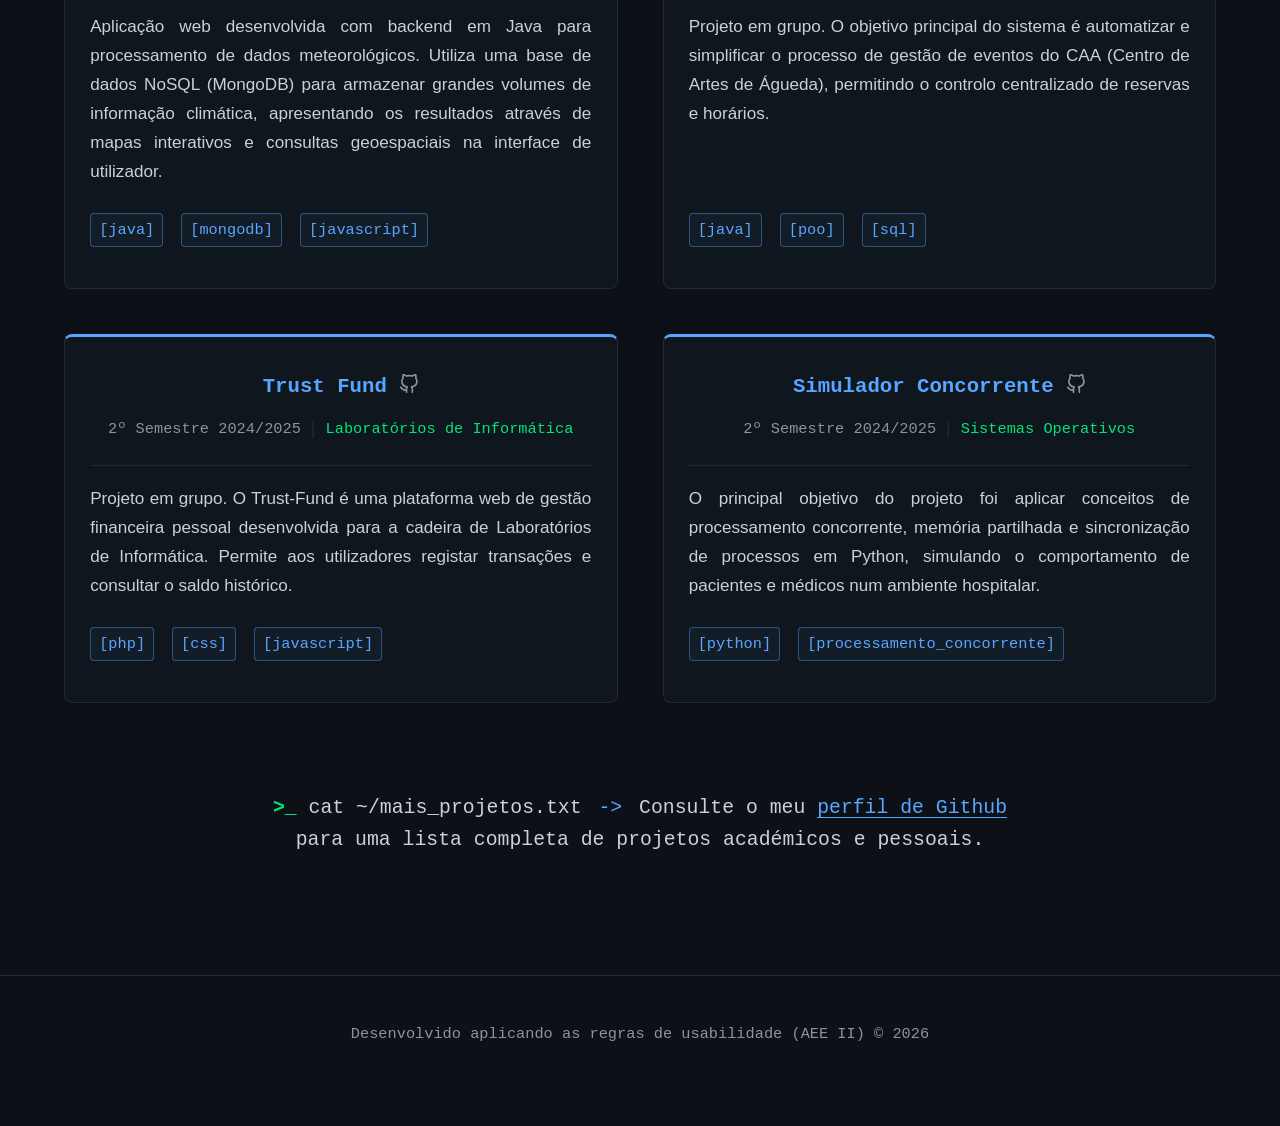
==== commit 51baec7b: "cv corregido + inicio site novo" ====
--- a/site/index.html
+++ b/site/index.html
@@ -53,7 +53,7 @@
             </a>
         </div>
 
-        <button class="btn-terminal" id="openVideoBtn">./executar_apresentacao.sh</button>
+        <button class="btn-terminal" id="openVideoBtn">./executar_video.sh</button>
     </section>
 
     <div id="videoModal" class="modal">
--- a/site/style.css
+++ b/site/style.css
@@ -315,7 +315,16 @@
 .modal { display: none; position: fixed; z-index: 2100; left: 0; top: 0; width: 100%; height: 100%; background-color: rgba(0, 0, 0, 0.9); backdrop-filter: blur(5px); align-items: center; justify-content: center; }
 .modal-content { position: relative; width: 80%; max-width: 600px; background-color: var(--surface-color); border: 1px solid var(--accent-color); border-radius: 8px; padding: 2rem; box-shadow: 0 0 20px var(--accent-glow); }
 #bioModal .modal-content { display: flex; flex-direction: column; align-items: center; justify-content: center; text-align: center; }
-#bioModal img { margin: 0 auto 1.5rem auto; display: block; }
+#bioModal img { 
+    width: 220px; /* Le damos un tamaño fijo controlado */
+    height: 220px; /* Altura igual para que sea cuadrada/redonda */
+    object-fit: cover; /* Evita que tu cara se estire o deforme */
+    border-radius: 50%; /* La hacemos redonda para seguir el estilo */
+    border: 2px solid var(--accent-green); /* Le ponemos el borde verde neón */
+    box-shadow: 0 0 15px rgba(0, 230, 118, 0.2); /* Un toque de brillo */
+    margin: 0 auto 1.5rem auto; 
+    display: block; 
+}
 
 .animate-pop { animation: popIn 0.4s cubic-bezier(0.175, 0.885, 0.32, 1.275) forwards; }
 @keyframes popIn { 0% { transform: scale(0.8); opacity: 0; } 100% { transform: scale(1); opacity: 1; } }
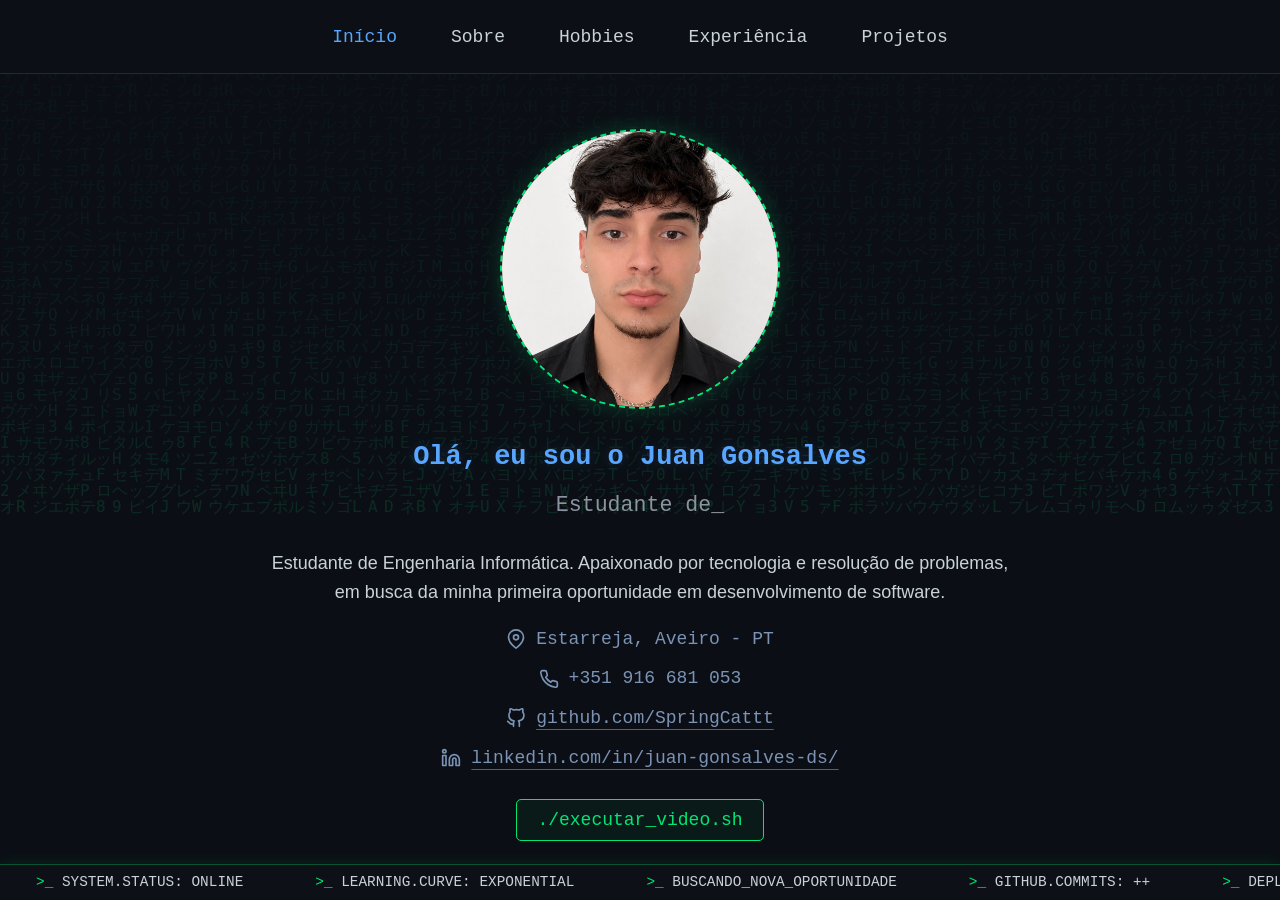
==== commit 53670deb: "imagens" ====
--- a/site/index.html
+++ b/site/index.html
@@ -8,29 +8,30 @@
 </head>
 
 <body>
-    
     <canvas id="matrix-canvas"></canvas>
 
     <nav>
         <ul class="nav-links">
-            <li><a href="#hero">Início</a></li>
-            <li><a href="#sobre">Sobre</a></li>
-            <li><a href="#experiencia">Experiência</a></li>
-            <li><a href="#projetos">Projetos</a></li>
+            <li><a href="#inicio" class="nav-btn active">Início</a></li>
+            <li><a href="#sobre" class="nav-btn">Sobre</a></li>
+            <li><a href="#hobbies" class="nav-btn">Hobbies</a></li>
+            <li><a href="#experiencia" class="nav-btn">Experiência</a></li>
+            <li><a href="#projetos" class="nav-btn">Projetos</a></li>
         </ul>
     </nav>
 
-    <section id="hero">
+    <!-- SECÇÃO 1: INÍCIO -->
+    <section id="inicio" class="page-section active">
         <div class="profile-img-placeholder glow-effect" style="cursor: pointer; transition: transform 0.3s ease;" onmouseover="this.style.transform='scale(1.05)'" onmouseout="this.style.transform='scale(1)'" onclick="openBioModal()">
-            <img src="unnamed.jpg" alt="Foto de Juan Gonsalves">
+            <img src="imagens/unnamed.jpg" alt="Foto de Juan Gonsalves">
         </div>
         <h1>Olá, eu sou o Juan Gonsalves</h1>
         <div class="typewriter"><span id="type-text"></span><span class="cursor">_</span></div>
-        <p style="max-width: 750px; text-align: center; margin: 0 auto 2rem auto; color: var(--text-primary);">
-            Estudante de Engenharia Informática com experiência em ambientes dinâmicos e trabalho em equipa. Apaixonado por tecnologia e resolução de problemas, procuro desenvolver as minhas competências e iniciar a minha carreira na área de desenvolvimento de software.
+        <p style="max-width: 750px; text-align: center; margin: 0 auto 1.5rem auto; color: var(--text-primary);">
+            Estudante de Engenharia Informática. Apaixonado por tecnologia e resolução de problemas, em busca da minha primeira oportunidade em desenvolvimento de software.
         </p>
         
-        <div class="contact-container" style="padding: 0; margin-top: 0; margin-bottom: 2rem; border-top: none; gap: 1rem;">
+        <div class="contact-container">
             <span class="contact-item">
                 <svg width="20" height="20" viewBox="0 0 24 24" fill="none" stroke="currentColor" stroke-width="2" stroke-linecap="round" stroke-linejoin="round"><path d="M21 10c0 7-9 13-9 13s-9-6-9-13a9 9 0 0 1 18 0z"></path><circle cx="12" cy="10" r="3"></circle></svg>
                 Estarreja, Aveiro - PT
@@ -43,10 +44,6 @@
                 <svg width="20" height="20" viewBox="0 0 24 24" fill="none" stroke="currentColor" stroke-width="2" stroke-linecap="round" stroke-linejoin="round"><path d="M9 19c-5 1.5-5-2.5-7-3m14 6v-3.87a3.37 3.37 0 0 0-.94-2.61c3.14-.35 6.44-1.54 6.44-7A5.44 5.44 0 0 0 20 4.77 5.07 5.07 0 0 0 19.91 1S18.73.65 16 2.48a13.38 13.38 0 0 0-7 0C6.27.65 5.09 1 5.09 1A5.07 5.07 0 0 0 5 4.77a5.44 5.44 0 0 0-1.5 3.78c0 5.42 3.3 6.61 6.44 7A3.37 3.37 0 0 0 9 18.13V22"></path></svg>
                 github.com/SpringCattt
             </a>
-            <a href="mailto:juancarlosgds@gmail.com" class="contact-item link">
-                <svg width="20" height="20" viewBox="0 0 24 24" fill="none" stroke="currentColor" stroke-width="2" stroke-linecap="round" stroke-linejoin="round"><path d="M4 4h16c1.1 0 2 .9 2 2v12c0 1.1-.9 2-2 2H4c-1.1 0-2-.9-2-2V6c0-1.1.9-2 2-2z"></path><polyline points="22,6 12,13 2,6"></polyline></svg>
-                juancarlosgds@gmail.com
-            </a>
             <a href="https://linkedin.com/in/juan-gonsalves-ds/" target="_blank" class="contact-item link">
                 <svg width="20" height="20" viewBox="0 0 24 24" fill="none" stroke="currentColor" stroke-width="2" stroke-linecap="round" stroke-linejoin="round"><path d="M16 8a6 6 0 0 1 6 6v7h-4v-7a2 2 0 0 0-2-2 2 2 0 0 0-2 2v7h-4v-7a6 6 0 0 1 6-6z"></path><rect x="2" y="9" width="4" height="12"></rect><circle cx="4" cy="4" r="2"></circle></svg>
                 linkedin.com/in/juan-gonsalves-ds/
@@ -56,113 +53,18 @@
         <button class="btn-terminal" id="openVideoBtn">./executar_video.sh</button>
     </section>
 
-    <div id="videoModal" class="modal">
-        <div class="modal-content animate-pop">
-            <span class="close-btn" id="closeVideoBtn">&times;</span>
-            <video id="myVideo" controls>
-                <source src="video_cv.mp4" type="video/mp4">
-                O teu browser não suporta a tag de vídeo.
-            </video>
-        </div>
-    </div>
-
-    <div id="bioModal" class="modal" onclick="if(event.target == this) closeBioModal()">
-        <div class="modal-content animate-pop" style="max-width: 550px;">
-            <span class="close-btn" onclick="closeBioModal()">&times;</span>
-            <img src="unnamed.jpg" alt="Foto de Juan Gonsalves">
-            <h2 style="color: var(--accent-color); margin-bottom: 1rem;">who_is_juan.sh</h2>
-            <p id="bio-text" style="text-align: justify; text-align-last: center; color: var(--text-primary); font-size: 0.95rem; min-height: 120px; margin: 0 auto;"></p>
-        </div>
-    </div>
-
-    <div class="layout-container">
+    <!-- SECÇÃO 2: SOBRE -->
+    <section id="sobre" class="page-section">
+        <h2 class="section-title">
+            <svg width="28" height="28" viewBox="0 0 24 24" fill="none" stroke="var(--accent-green)" stroke-width="2" stroke-linecap="round" stroke-linejoin="round" style="margin-right: 12px;"><path d="M20 21v-2a4 4 0 0 0-4-4H8a4 4 0 0 0-4 4v2"></path><circle cx="12" cy="7" r="4"></circle></svg>
+            <span><span style="color: var(--text-primary);">~/</span>who_am_i</span>
+        </h2>
         
-        <main class="main-content">
-            
-            <section id="sobre">
-                <h2 class="section-title">
-                    <svg width="28" height="28" viewBox="0 0 24 24" fill="none" stroke="var(--accent-green)" stroke-width="2" stroke-linecap="round" stroke-linejoin="round" style="margin-right: 12px;"><path d="M20 21v-2a4 4 0 0 0-4-4H8a4 4 0 0 0-4 4v2"></path><circle cx="12" cy="7" r="4"></circle></svg>
-                    <span><span style="color: var(--text-primary);">~/</span>who_am_i</span>
-                </h2>
-                <p style="text-align: justify;">
-                    Sou um estudante de Engenharia Informática com background em serviço ao cliente e gestão de eventos. Habituado a ambientes dinâmicos e de alta pressão, trago essa mesma capacidade de adaptação e resolução rápida de problemas para o mundo do código. À procura da minha primeira oportunidade em desenvolvimento de software.
-                </p>
-            </section>
-
-            <section id="experiencia" style="margin-top: 4rem;">
-                <h2 class="section-title">
-                    <svg width="28" height="28" viewBox="0 0 24 24" fill="none" stroke="var(--accent-green)" stroke-width="2" stroke-linecap="round" stroke-linejoin="round" style="margin-right: 12px;"><rect x="2" y="7" width="20" height="14" rx="2" ry="2"></rect><path d="M16 21V5a2 2 0 0 0-2-2h-4a2 2 0 0 0-2 2v16"></path></svg>
-                    <span><span style="color: var(--text-primary);">~/</span>experiencia</span>
-                </h2>
-                
-                <div class="timeline">
-                    
-                    <div class="timeline-item">
-                        <div class="timeline-card fade-up">
-                            <div class="card-date">JUL 2025 - FEV 2026</div>
-                            <h3 style="margin-bottom: 5px;">Empregado de Restaurante</h3>
-                            <p class="company"><svg width="18" height="18" viewBox="0 0 24 24" fill="none" stroke="currentColor" stroke-width="2" stroke-linecap="round" stroke-linejoin="round"><path d="M21 10c0 7-9 13-9 13s-9-6-9-13a9 9 0 0 1 18 0z"></path><circle cx="12" cy="10" r="3"></circle></svg>Restaurante Gran Sabana</p>
-                            
-                            <ul>
-                                <li>Gestão de armazém, limpeza e atendimento direto ao cliente.</li>
-                                <li>Desenvolvimento de forte adaptabilidade em situações de elevada pressão.</li>
-                                <li>Interação simpática e atenta, garantindo a satisfação do cliente.</li>
-                            </ul>
-                            <div class="tech-tags">
-                                <span class="tag tag-blue">atendimento_ao_cliente</span>
-                                <span class="tag tag-orange">trabalho_sob_pressão</span>
-                                <span class="tag tag-green">gestão_do_tempo</span>
-                                <span class="tag tag-purple">adaptabilidade</span>
-                            </div>
-                        </div>
-                    </div>
-
-                    <div class="timeline-item">
-                        <div class="timeline-card fade-up" style="animation-delay: 0.2s;">
-                            <div class="card-date">ABR 2025</div>
-                            <h3 style="margin-bottom: 5px;">Guia de Rebel Island</h3>
-                            <p class="company"><svg width="18" height="18" viewBox="0 0 24 24" fill="none" stroke="currentColor" stroke-width="2" stroke-linecap="round" stroke-linejoin="round"><path d="M21 10c0 7-9 13-9 13s-9-6-9-13a9 9 0 0 1 18 0z"></path><circle cx="12" cy="10" r="3"></circle></svg>Rebel Island 2025</p>
-                            
-                            <ul>
-                                <li>Liderança de grupos de estudantes em viagens e estadias.</li>
-                                <li>Coordenação de atividades de segurança, bem-estar e entretenimento.</li>
-                                <li>Comunicação proativa e trabalho em equipa para uma experiência positiva.</li>
-                            </ul>
-                            <div class="tech-tags">
-                                <span class="tag tag-blue">liderança_de_grupos</span>
-                                <span class="tag tag-green">trabalho_em_equipa</span>
-                                <span class="tag tag-orange">proatividade</span>
-                                <span class="tag tag-purple">resolução_de_problemas</span>
-                            </div>
-                        </div>
-                    </div>
-
-                    <div class="timeline-item">
-                        <div class="timeline-card fade-up" style="animation-delay: 0.4s;">
-                            <div class="card-date">SET 2023 - MAI 2025</div>
-                            <h3 style="margin-bottom: 5px;">Guia de Eventos</h3>
-                            <p class="company"><svg width="18" height="18" viewBox="0 0 24 24" fill="none" stroke="currentColor" stroke-width="2" stroke-linecap="round" stroke-linejoin="round"><path d="M21 10c0 7-9 13-9 13s-9-6-9-13a9 9 0 0 1 18 0z"></path><circle cx="12" cy="10" r="3"></circle></svg>Vários organizadores</p>
-                            
-                            <ul>
-                                <li>Logística e coordenação operacional em grandes eventos internacionais e universitários.</li>
-                                <li>Gestão centralizada de horários e recursos essenciais para o funcionamento.</li>
-                                <li>Controlo de detalhes e trabalho sob pressão para garantir o sucesso dos eventos.</li>
-                            </ul>
-                            <div class="tech-tags">
-                                <span class="tag tag-orange">gestão_de_conflitos</span>
-                                <span class="tag tag-blue">logística</span>
-                                <span class="tag tag-green">coordenação_entre_equipas</span>
-                                <span class="tag tag-purple">atenção_ao_detalhe</span>
-                            </div>
-                        </div>
-                    </div>
-
-                </div>
-            </section>
-        </main> 
-
-        <aside class="sidebar">
-            
+        <p class="who-am-i-text">
+            Sou um estudante de Engenharia Informática com background em serviço ao cliente e gestão de eventos. Habituado a ambientes dinâmicos e de alta pressão, trago essa mesma capacidade de adaptação e resolução rápida de problemas para o mundo do código. À procura da minha primeira oportunidade em desenvolvimento de software.
+        </p>
+
+        <div class="sobre-grid">
             <div class="terminal-card fade-up">
                 <h3 style="display: flex; align-items: center; margin-bottom: 1rem; border-bottom: 1px solid var(--border-color); padding-bottom: 0.5rem; color: #fff;">
                     <span style="color: var(--accent-green); margin-right: 8px;">~/</span>educação
@@ -182,7 +84,7 @@
                 </div>
             </div>
 
-            <div class="terminal-card fade-up" style="animation-delay: 0.2s;">
+            <div class="terminal-card fade-up">
                 <h3 style="display: flex; align-items: center; margin-bottom: 1rem; border-bottom: 1px solid var(--border-color); padding-bottom: 0.5rem; color: #fff;">
                     <span style="color: var(--accent-green); margin-right: 8px;">~/</span>competências_técnicas
                 </h3>
@@ -195,28 +97,7 @@
                 </div>
             </div>
 
-            <div class="terminal-card fade-up" style="animation-delay: 0.4s;">
-                <h3 style="display: flex; align-items: center; margin-bottom: 1.2rem; border-bottom: 1px solid var(--border-color); padding-bottom: 0.5rem; color: #fff;">
-                    <span style="color: var(--accent-green); margin-right: 8px;">~/</span>tecnologias
-                </h3>
-                
-                <div style="margin-bottom: 1.2rem;">
-                    <p style="color: var(--accent-green); font-family: var(--font-code); font-size: 0.9rem; margin-bottom: 4px;">[Linguagens]</p>
-                    <p style="color: var(--text-primary); font-family: var(--font-code); font-size: 0.95rem; font-weight: bold;"><span style="color: var(--accent-green);">>_</span> Python, Java, C/C++, JavaScript</p>
-                </div>
-                
-                <div style="margin-bottom: 1.2rem;">
-                    <p style="color: var(--accent-green); font-family: var(--font-code); font-size: 0.9rem; margin-bottom: 4px;">[Web & DB]</p>
-                    <p style="color: var(--text-primary); font-family: var(--font-code); font-size: 0.95rem; font-weight: bold;"><span style="color: var(--accent-green);">>_</span> HTML, CSS, SQL</p>
-                </div>
-                
-                <div>
-                    <p style="color: var(--accent-green); font-family: var(--font-code); font-size: 0.9rem; margin-bottom: 4px;">[Ferramentas]</p>
-                    <p style="color: var(--text-primary); font-family: var(--font-code); font-size: 0.95rem; font-weight: bold;"><span style="color: var(--accent-green);">>_</span> Git/Github</p>
-                </div>
-            </div>
-
-            <div class="terminal-card fade-up" style="animation-delay: 0.6s;">
+            <div class="terminal-card fade-up">
                 <h3 style="display: flex; align-items: center; margin-bottom: 1rem; border-bottom: 1px solid var(--border-color); padding-bottom: 0.5rem; color: #fff;">
                     <span style="color: var(--accent-green); margin-right: 8px;">~/</span>idiomas
                 </h3>
@@ -235,23 +116,211 @@
                 </div>
             </div>
 
-        </aside> 
-    </div> 
-
-    <div class="cyber-separator"></div>
-
-    <section id="projetos" class="full-width-section">
-        
-        <div style="display: flex; justify-content: center; margin-bottom: 4rem;">
-            <h2 class="section-title" style="border-bottom: none; margin: 0;">
-                <svg width="32" height="32" viewBox="0 0 24 24" fill="none" stroke="var(--accent-green)" stroke-width="2" stroke-linecap="round" stroke-linejoin="round" style="margin-right: 12px;"><path d="M22 19a2 2 0 0 1-2 2H4a2 2 0 0 1-2-2V5a2 2 0 0 1 2-2h5l2 3h9a2 2 0 0 1 2 2z"></path></svg>
-                <span><span style="color: var(--text-primary);">~/</span>projetos</span>
+            <div class="terminal-card fade-up">
+                <h3 style="display: flex; align-items: center; margin-bottom: 1.2rem; border-bottom: 1px solid var(--border-color); padding-bottom: 0.5rem; color: #fff;">
+                    <span style="color: var(--accent-green); margin-right: 8px;">~/</span>tecnologias
+                </h3>
+                <div style="margin-bottom: 1.2rem;">
+                    <p style="color: var(--accent-green); font-family: var(--font-code); font-size: 0.9rem; margin-bottom: 4px;">[Linguagens]</p>
+                    <p style="color: var(--text-primary); font-family: var(--font-code); font-size: 0.95rem; font-weight: bold;"><span style="color: var(--accent-green);">>_</span> Python, Java, C/C++, JavaScript</p>
+                </div>
+                <div style="margin-bottom: 1.2rem;">
+                    <p style="color: var(--accent-green); font-family: var(--font-code); font-size: 0.9rem; margin-bottom: 4px;">[Web & DB]</p>
+                    <p style="color: var(--text-primary); font-family: var(--font-code); font-size: 0.95rem; font-weight: bold;"><span style="color: var(--accent-green);">>_</span> HTML, CSS, SQL</p>
+                </div>
+                <div>
+                    <p style="color: var(--accent-green); font-family: var(--font-code); font-size: 0.9rem; margin-bottom: 4px;">[Ferramentas]</p>
+                    <p style="color: var(--text-primary); font-family: var(--font-code); font-size: 0.95rem; font-weight: bold;"><span style="color: var(--accent-green);">>_</span> Git/Github</p>
+                </div>
+            </div>
+        </div>
+    </section>
+
+    <!-- SECÇÃO 3: HOBBIES -->
+    <section id="hobbies" class="page-section">
+        <h2 class="section-title">
+            <svg width="28" height="28" viewBox="0 0 24 24" fill="none" stroke="var(--accent-green)" stroke-width="2" stroke-linecap="round" stroke-linejoin="round" style="margin-right: 12px;"><polygon points="12 2 15.09 8.26 22 9.27 17 14.14 18.18 21.02 12 17.77 5.82 21.02 7 14.14 2 9.27 8.91 8.26 12 2"></polygon></svg>
+            <span><span style="color: var(--text-primary);">~/</span>interesses_e_hobbies</span>
+        </h2>
+
+        <div class="hobbies-list">
+            <!-- Gaming -->
+            <div class="hobby-row hobby-gaming fade-up">
+                <div class="hobby-header">
+                    <h3><span class="hobby-emoji">🎮</span> [gaming]</h3>
+                </div>
+                <p class="hobby-text">Sempre gostei de videojogos. É o meu formato preferido para descontrair no fim do dia e divertir-me com amigos em jogos competitivos e cooperativos.</p>
+                <div class="hobby-images">
+                    <img src="imagens/gaming 5.jpg" alt="Gaming"> <img src="imagens/gaming 7.jpg" alt="Gaming"> <img src="imagens/gaming 3.jpg" alt="Gaming">
+                </div>
+            </div>
+
+            <!-- Gym -->
+            <div class="hobby-row hobby-gym fade-up">
+                <div class="hobby-header">
+                    <h3><span class="hobby-emoji">🏋️‍♂️</span> [gym]</h3>
+                </div>
+                <p class="hobby-text">O ginásio faz parte da minha rotina. É o espaço onde desligo um pouco dos ecrãs, cuido da saúde física e mantenho o corpo ativo.</p>
+                <div class="hobby-images">
+                    <img src="imagens/gym 1.png" alt="Gym"> <img src="imagens/gym 2.png" alt="Gym"> <img src="imagens/gym 3.png" alt="Gym">
+                </div>
+            </div>
+
+            <!-- Anime / Manga -->
+            <div class="hobby-row hobby-anime fade-up">
+                <div class="hobby-header">
+                    <h3><span class="hobby-emoji">🎌</span> [anime] & [manga]</h3>
+                </div>
+                <p class="hobby-text">Gosto bastante de acompanhar anime e ler manga. Aprecio a arte visual japonesa e é uma ótima forma de entretenimento para relaxar.</p>
+                <div class="hobby-images">
+                    <img src="imagens/anime 4.jpeg" alt="Anime"> <img src="imagens/anime 6.jpeg" alt="Anime"> <img src="imagens/anime 5.jpeg" alt="Anime">
+                </div>
+            </div>
+
+            <!-- Tecnologia -->
+            <div class="hobby-row hobby-tech fade-up">
+                <div class="hobby-header">
+                    <h3><span class="hobby-emoji">💻</span> [tecnologia]</h3>
+                </div>
+                <p class="hobby-text">Tenho um interesse genuíno por computadores e software. Gosto de explorar ferramentas novas e perceber como as coisas são montadas por trás dos bastidores.</p>
+                <div class="hobby-images">
+                    <img src="imagens/tecno 1.jpeg" alt="Tech"> <img src="imagens/tecno 2.jpg" alt="Tech"> <img src="imagens/tecno 4.jpg" alt="Tech">
+                </div>
+            </div>
+
+            <!-- Sportbikes -->
+            <div class="hobby-row hobby-r6 fade-up">
+                <div class="hobby-header">
+                    <h3><span class="hobby-emoji">🏍️</span> [sportbikes] -> Yamaha R6 2000</h3>
+                </div>
+                <p class="hobby-text">Sempre tive um grande fascínio por motos desde a primeira vez que experimentei uma. Gosto imenso da sensação de liberdade e de conduzir, sempre com respeito pela estrada. A minha companheira atual é uma Yamaha R6 do 2000, com a qual também aprendo bastante sobre mecânica.</p>
+                <div class="hobby-images">
+                    <img src="imagens/r6 1.jpg" alt="Yamaha R6"> <img src="imagens/r6 2.jpg" alt="Yamaha R6"> <img src="imagens/r6 6.png" alt="Yamaha R6">
+                </div>
+            </div>
+
+            <!-- Gata Sasha -->
+            <div class="hobby-row hobby-sasha fade-up">
+                <div class="hobby-header">
+                    <h3><span class="hobby-emoji">🐈‍⬛</span> Meet Sasha 🐾</h3>
+                </div>
+                <p class="hobby-text">Esta é a Sasha, a minha gata e a verdadeira dona da casa. Passa a maior parte do tempo a dormir por perto enquanto estou no computador.</p>
+                <div class="hobby-images">
+                    <img src="imagens/sasha 1.jpg" alt="Sasha"> <img src="imagens/sasha 4.jpeg" alt="Sasha"> <img src="imagens/sasha 5.jpg" alt="Sasha">
+                </div>
+            </div>
+
+            <!-- Gato Felix -->
+            <div class="hobby-row hobby-felix fade-up">
+                <div class="hobby-header">
+                    <h3><span class="hobby-emoji">🐈</span> Meet Felix 🐾</h3>
+                </div>
+                <p class="hobby-text">E este é o Félix, o meu outro gato! Amarelo, branco, super peludo e com uns olhos verdes inconfundíveis. É o companheiro perfeito (e o mestre em espalhar pelo pela casa toda).</p>
+                <div class="hobby-images">
+                    <img src="imagens/felix 1.jpg" alt="Gato Felix"> <img src="imagens/felix 2.jpg" alt="Gato Felix"> <img src="imagens/felix 3.jpg" alt="Gato Felix">
+                </div>
+            </div>
+        </div>
+    </section>
+    
+    <!-- SECÇÃO 4: EXPERIÊNCIA -->
+    <section id="experiencia" class="page-section">
+        <div class="timeline-centered">
+            <h2 class="section-title">
+                <svg width="28" height="28" viewBox="0 0 24 24" fill="none" stroke="var(--accent-green)" stroke-width="2" stroke-linecap="round" stroke-linejoin="round" style="margin-right: 12px;"><rect x="2" y="7" width="20" height="14" rx="2" ry="2"></rect><path d="M16 21V5a2 2 0 0 0-2-2h-4a2 2 0 0 0-2 2v16"></path></svg>
+                <span><span style="color: var(--text-primary);">~/</span>experiencia</span>
             </h2>
-        </div>
+            
+            <div class="timeline">
+                
+                <div class="timeline-item">
+                    <div class="timeline-card fade-up">
+                        <div class="card-date" style="display: flex; flex-direction: column; align-items: flex-end;">
+                            <span>JUL 2025 - FEV 2026</span>
+                            <span style="color: var(--accent-green); font-size: 0.75rem; margin-top: 4px; font-weight: bold;">[Tempo Parcial]</span>
+                        </div>
+                        <h3 style="margin-bottom: 5px;">Colaborador de Restaurante</h3>
+                        <p class="company"><svg width="18" height="18" viewBox="0 0 24 24" fill="none" stroke="currentColor" stroke-width="2" stroke-linecap="round" stroke-linejoin="round"><path d="M21 10c0 7-9 13-9 13s-9-6-9-13a9 9 0 0 1 18 0z"></path><circle cx="12" cy="10" r="3"></circle></svg>Restaurante Gran Sabana</p>
+                        
+                        <ul>
+                            <li>Gestão de armazém, limpeza e atendimento direto ao cliente.</li>
+                            <li>Desenvolvimento de forte adaptabilidade em situações de elevada pressão.</li>
+                            <li>Interação simpática e atenta, garantindo a satisfação do cliente.</li>
+                        </ul>
+                        <div class="tech-tags">
+                            <span class="tag tag-blue">atendimento_ao_cliente</span>
+                            <span class="tag tag-orange">trabalho_sob_pressão</span>
+                            <span class="tag tag-green">gestão_do_tempo</span>
+                        </div>
+                    </div>
+                </div>
+
+                <div class="timeline-item">
+                    <div class="timeline-card fade-up" style="animation-delay: 0.2s;">
+                        <div class="card-date" style="display: flex; flex-direction: column; align-items: flex-end;">
+                            <span>09 ABR 2025 - 16 ABR 2025</span>
+                            <span style="color: var(--accent-green); font-size: 0.75rem; margin-top: 4px; font-weight: bold;">[Tempo Inteiro]</span>
+                        </div>
+                        <h3 style="margin-bottom: 5px;">Guia de Rebel Island</h3>
+                        <p class="company"><svg width="18" height="18" viewBox="0 0 24 24" fill="none" stroke="currentColor" stroke-width="2" stroke-linecap="round" stroke-linejoin="round"><path d="M21 10c0 7-9 13-9 13s-9-6-9-13a9 9 0 0 1 18 0z"></path><circle cx="12" cy="10" r="3"></circle></svg>Rebel Island 2025</p>
+                                
+                        <ul>
+                            <li>Liderança de grupos de estudantes em viagens e estadias.</li>
+                            <li>Coordenação de atividades de segurança, bem-estar e entretenimento.</li>
+                            <li>Comunicação proativa e trabalho em equipa para uma experiência positiva.</li>
+                        </ul>
+                        <div class="tech-tags">
+                            <span class="tag tag-blue">liderança_de_grupos</span>
+                            <span class="tag tag-green">trabalho_em_equipa</span>
+                            <span class="tag tag-orange">proatividade</span>
+                        </div>
+                        <div class="exp-images">
+                            <img src="imagens/rebel 1.png" alt="Rebel Island">
+                            <img src="imagens/rebel 2.jpg" alt="Rebel Island">
+                            <img src="imagens/rebel 3.jpg" alt="Rebel Island">
+                        </div>
+                    </div>
+                </div>
+
+                <div class="timeline-item">
+                    <div class="timeline-card fade-up" style="animation-delay: 0.4s;">
+                        <div class="card-date" style="display: flex; flex-direction: column; align-items: flex-end;">
+                            <span>SET 2023 - MAI 2025</span>
+                            <span style="color: var(--accent-green); font-size: 0.75rem; margin-top: 4px; font-weight: bold;">[Atividades Isoladas]</span>
+                        </div>
+                        <h3 style="margin-bottom: 5px;">Guia de Eventos</h3>
+                        <p class="company"><svg width="18" height="18" viewBox="0 0 24 24" fill="none" stroke="currentColor" stroke-width="2" stroke-linecap="round" stroke-linejoin="round"><path d="M21 10c0 7-9 13-9 13s-9-6-9-13a9 9 0 0 1 18 0z"></path><circle cx="12" cy="10" r="3"></circle></svg>Vários organizadores</p>
+                        
+                        <ul>
+                            <li>Logística e coordenação operacional em grandes eventos internacionais e universitários.</li>
+                            <li>Gestão centralizada de horários e recursos essenciais para o funcionamento.</li>
+                            <li>Controlo de detalhes e trabalho sob pressão para garantir o sucesso dos eventos.</li>
+                        </ul>
+                        <div class="tech-tags">
+                            <span class="tag tag-orange">gestão_de_conflitos</span>
+                            <span class="tag tag-blue">logística</span>
+                            <span class="tag tag-green">coordenação_entre_equipas</span>
+                        </div>
+                        <div class="exp-images">
+                            <img src="imagens/eventos 1.jpg" alt="Eventos">
+                            <img src="imagens/eventos 2.jpg" alt="Eventos">
+                            <img src="imagens/eventos 3.jpg" alt="Eventos">
+                        </div>
+                    </div>
+                </div>
+            </div>
+        </div>
+    </section>
+
+    <!-- SECÇÃO 5: PROJETOS -->
+    <section id="projetos" class="page-section">
+        <h2 class="section-title">
+            <svg width="32" height="32" viewBox="0 0 24 24" fill="none" stroke="var(--accent-green)" stroke-width="2" stroke-linecap="round" stroke-linejoin="round" style="margin-right: 12px;"><path d="M22 19a2 2 0 0 1-2 2H4a2 2 0 0 1-2-2V5a2 2 0 0 1 2-2h5l2 3h9a2 2 0 0 1 2 2z"></path></svg>
+            <span><span style="color: var(--text-primary);">~/</span>projetos</span>
+        </h2>
         
         <div class="projects-grid">
-
-            <div class="project-card fade-up" style="animation-delay: 0.6s;">
+            <div class="project-card fade-up">
                 <div>
                     <div class="project-header">
                         <div class="project-title-wrapper">
@@ -266,14 +335,10 @@
                             <span style="color: var(--accent-green); font-family: var(--font-code); font-size: 0.85rem;">Tópicos Avançados BD</span>
                         </div>
                     </div>
-                    <p class="description" style="text-align: justify; margin-top: 10px;">
-                        Aplicação web desenvolvida com backend em Java para processamento de dados meteorológicos. Utiliza uma base de dados NoSQL (MongoDB) para armazenar grandes volumes de informação climática, apresentando os resultados através de mapas interativos e consultas geoespaciais na interface de utilizador. 
-                    </p>
+                    <p class="description">Aplicação web desenvolvida com backend em Java para processamento de dados meteorológicos. Utiliza uma base de dados NoSQL (MongoDB) para armazenar grandes volumes de informação climática, apresentando os resultados através de mapas interativos e consultas geoespaciais na interface de utilizador.</p>
                 </div>
                 <div class="tech-tags">
-                    <span class="code-tag">[java]</span>
-                    <span class="code-tag">[mongodb]</span>
-                    <span class="code-tag">[javascript]</span>
+                    <span class="code-tag">[java]</span> <span class="code-tag">[mongodb]</span> <span class="code-tag">[javascript]</span>
                 </div>
             </div>
 
@@ -292,18 +357,14 @@
                             <span style="color: var(--accent-green); font-family: var(--font-code); font-size: 0.85rem;">Desenvolvimento de Apps</span>
                         </div>
                     </div>
-                    <p class="description" style="text-align: justify; margin-top: 10px;">
-                        Projeto em grupo. O objetivo principal do sistema é automatizar e simplificar o processo de gestão de eventos do CAA (Centro de Artes de Águeda), permitindo o controlo centralizado de reservas e horários.
-                    </p>
+                    <p class="description">Projeto em grupo. O objetivo principal do sistema é automatizar e simplificar o processo de gestão de eventos do CAA (Centro de Artes de Águeda), permitindo o controlo centralizado de reservas e horários.</p>
                 </div>
                 <div class="tech-tags">
-                    <span class="code-tag">[java]</span>
-                    <span class="code-tag">[poo]</span>
-                    <span class="code-tag">[sql]</span>
+                    <span class="code-tag">[java]</span> <span class="code-tag">[poo]</span> <span class="code-tag">[sql]</span>
                 </div>
             </div>
         
-            <div class="project-card fade-up" style="animation-delay: 0.2s;">
+            <div class="project-card fade-up">
                 <div>
                     <div class="project-header">
                         <div class="project-title-wrapper">
@@ -318,18 +379,14 @@
                             <span style="color: var(--accent-green); font-family: var(--font-code); font-size: 0.85rem;">Laboratórios de Informática</span>
                         </div>
                     </div>
-                    <p class="description" style="text-align: justify; margin-top: 10px;">
-                        Projeto em grupo. O Trust-Fund é uma plataforma web de gestão financeira pessoal desenvolvida para a cadeira de Laboratórios de Informática. Permite aos utilizadores registar transações e consultar o saldo histórico.
-                    </p>
+                    <p class="description">Projeto em grupo. O Trust-Fund é uma plataforma web de gestão financeira pessoal desenvolvida para a cadeira de Laboratórios de Informática. Permite aos utilizadores registar transações e consultar o saldo histórico.</p>
                 </div>
                 <div class="tech-tags">
-                    <span class="code-tag">[php]</span>
-                    <span class="code-tag">[css]</span>
-                    <span class="code-tag">[javascript]</span>
+                    <span class="code-tag">[php]</span> <span class="code-tag">[css]</span> <span class="code-tag">[javascript]</span>
                 </div>
             </div>
             
-            <div class="project-card fade-up" style="animation-delay: 0.4s;">
+            <div class="project-card fade-up">
                 <div>
                     <div class="project-header">
                         <div class="project-title-wrapper">
@@ -344,23 +401,39 @@
                             <span style="color: var(--accent-green); font-family: var(--font-code); font-size: 0.85rem;">Sistemas Operativos</span>
                         </div>
                     </div>
-                    <p class="description" style="text-align: justify; margin-top: 10px;">
-                        O principal objetivo do projeto foi aplicar conceitos de processamento concorrente, memória partilhada e sincronização de processos em Python, simulando o comportamento de pacientes e médicos num ambiente hospitalar.
-                    </p>
+                    <p class="description">O principal objetivo do projeto foi aplicar conceitos de processamento concorrente, memória partilhada e sincronização de processos em Python, simulando o comportamento de pacientes e médicos num ambiente hospitalar.</p>
                 </div>
                 <div class="tech-tags">
-                    <span class="code-tag">[python]</span>
-                    <span class="code-tag">[processamento_concorrente]</span>
-                </div>
-            </div>
-        </div>
-
-        <div class="projects-footer fade-up" style="animation-delay: 0.8s;">
+                    <span class="code-tag">[python]</span> <span class="code-tag">[processamento_concorrente]</span>
+                </div>
+            </div>
+        </div>
+
+        <div class="projects-footer fade-up">
             <span class="terminal-cursor" style="color: var(--accent-green); font-weight: bold;">>_</span> 
             <span>cat ~/mais_projetos.txt <span style="color: var(--accent-color); margin: 0 5px;">-></span> Consulte o meu <a href="https://github.com/SpringCattt" target="_blank" class="link-destaque">perfil de Github</a> para uma lista completa de projetos académicos e pessoais.</span>
         </div>
-        
     </section>
+
+    <!-- MODAIS E TICKER GLOBAIS -->
+    <div id="videoModal" class="modal">
+        <div class="modal-content animate-pop">
+            <span class="close-btn" id="closeVideoBtn">&times;</span>
+            <video id="myVideo" controls>
+                <source src="video_cv.mp4" type="video/mp4">
+                O teu browser não suporta a tag de vídeo.
+            </video>
+        </div>
+    </div>
+
+    <div id="bioModal" class="modal" onclick="if(event.target == this) closeBioModal()">
+        <div class="modal-content animate-pop" style="max-width: 550px;">
+            <span class="close-btn" onclick="closeBioModal()">&times;</span>
+            <img src="imagens/unnamed.jpg" alt="Foto de Juan Gonsalves">
+            <h2 style="color: var(--accent-color); margin-bottom: 1rem;">who_is_juan.sh</h2>
+            <p id="bio-text" style="text-align: justify; text-align-last: center; color: var(--text-primary); font-size: 0.95rem; min-height: 120px; margin: 0 auto;"></p>
+        </div>
+    </div>
 
     <div class="ticker-wrap">
         <div class="ticker-move">
@@ -378,12 +451,6 @@
             <div class="ticker-item"><span class="accent">>_</span> CAFEINA_LEVEL: <span style="color: #c9d1d9;">99%</span></div>
         </div>
     </div>
-    
-    <footer style="padding-bottom: 80px;">
-        <p style="margin-top: 10px; color: var(--text-secondary); font-size: 0.85rem;">
-            Desenvolvido aplicando as regras de usabilidade (AEE II) © 2026
-        </p>
-    </footer>
 
     <script src="script.js"></script>
 </body>
--- a/site/style.css
+++ b/site/style.css
@@ -1,4 +1,6 @@
-/* Variáveis de Cores e Fontes */
+/* ========================================== */
+/* VARIÁVEIS E BASE                           */
+/* ========================================== */
 :root {
     --bg-color: #0d1117;
     --surface-color: #12181f; 
@@ -24,6 +26,9 @@
 #matrix-canvas { position: fixed; top: 0; left: 0; width: 100%; height: 100%; z-index: -1; opacity: 0.12; pointer-events: none; }
 h1, h2, h3, h4, .terminal-text { font-family: var(--font-code); }
 
+/* ========================================== */
+/* NAVBAR                                     */
+/* ========================================== */
 nav {
     position: fixed; top: 0; width: 100%; background: rgba(13, 17, 23, 0.85);
     backdrop-filter: blur(10px); padding: 1.2rem 0; display: flex; justify-content: center;
@@ -31,60 +36,110 @@
 }
 .nav-links { list-style: none; display: flex; gap: 3rem; }
 .nav-links a { color: var(--text-primary); text-decoration: none; font-size: 1rem; font-family: var(--font-code); transition: color 0.3s; }
-.nav-links a:hover { color: var(--accent-color); }
-
-#hero { min-height: 100vh; display: flex; flex-direction: column; justify-content: center; align-items: center; text-align: center; padding: 140px 5% 40px; }
-#hero h1 { color: var(--accent-color); margin-bottom: 0.5rem; text-shadow: 0 0 15px var(--accent-glow); }
-.profile-img-placeholder {
-    width: 280px; height: 280px; border-radius: 50%; background-color: var(--surface-light);
-    border: 2px dashed var(--accent-green); display: flex; align-items: center; justify-content: center;
-    margin-bottom: 2rem; overflow: hidden; box-shadow: 0 0 20px rgba(0, 230, 118, 0.2); transition: all 0.4s ease;
-}
-.profile-img-placeholder.glow-effect:hover { box-shadow: 0 0 40px rgba(0, 230, 118, 0.5); }
-.profile-img-placeholder img { width: 100%; height: 100%; object-fit: cover; }
-
-.typewriter { font-size: 1.2rem; color: var(--text-secondary); margin-bottom: 2rem; min-height: 1.5em; font-family: var(--font-code); }
+.nav-links a:hover, .nav-links a.active { color: var(--accent-color); }
+
+/* ========================================== */
+/* SISTEMA DE PÁGINAS (SPA) E LAYOUTS GLOBALS */
+/* ========================================== */
+.page-section { 
+    display: none; 
+    animation: fadeIn 0.5s ease; 
+    padding-top: 100px; 
+    max-width: 1300px;
+    margin: 0 auto;
+    padding-bottom: 100px;
+}
+.page-section.active { display: block; }
+.page-section:not(#inicio) { padding-left: 5%; padding-right: 5%; }
+
+.section-title {
+    font-size: 2rem; margin-bottom: 2rem; border-bottom: 1px solid var(--border-color); 
+    padding-bottom: 0.5rem; display: flex; align-items: center; justify-content: center; 
+    color: var(--accent-color); 
+}
+.section-title svg { flex-shrink: 0; }
+
+@keyframes fadeIn { from { opacity: 0; } to { opacity: 1; } }
+@keyframes fadeUp { from { opacity: 0; transform: translateY(30px); } to { opacity: 1; transform: translateY(0); } }
+.fade-up { opacity: 0; animation: fadeUp 0.8s ease-out forwards; }
+.hover-glow:hover { text-shadow: 0 0 10px var(--accent-glow); }
+
+/* ========================================== */
+/* SECÇÃO 1: INÍCIO (FIT SCREEN + BOTÃO)      */
+/* ========================================== */
+#inicio.active {
+    display: flex; flex-direction: column; justify-content: center; align-items: center;
+    height: 100vh; /* Força a caber no ecrã */
+    padding-top: 90px; /* Ajuste para não colar na navbar */
+    padding-bottom: 20px;
+    box-sizing: border-box;
+    overflow: hidden; /* Impede o scroll */
+}
+
+#inicio .profile-img-placeholder {
+    width: 280px; height: 280px; 
+    border-radius: 50%; 
+    overflow: hidden;
+    flex-shrink: 0; 
+    margin-bottom: 1.5rem;
+    background-color: var(--surface-light);
+    border: 2px dashed var(--accent-green); 
+    display: flex; align-items: center; justify-content: center;
+    box-shadow: 0 0 20px rgba(0, 230, 118, 0.2); 
+    transition: all 0.4s ease;
+}
+
+#inicio p {
+    margin-bottom: 1rem !important;
+}
+    
+#inicio .profile-img-placeholder.glow-effect:hover { box-shadow: 0 0 40px rgba(0, 230, 118, 0.5); }
+#inicio .profile-img-placeholder img { width: 100%; height: 100%; object-fit: cover; }
+
+#inicio h1 { color: var(--accent-color); margin-bottom: 0.5rem; text-shadow: 0 0 15px var(--accent-glow); }
+.typewriter { font-size: 1.2rem; color: var(--text-secondary); margin-bottom: 1.5rem; min-height: 1.5em; font-family: var(--font-code); }
 .cursor { animation: blink 1s step-end infinite; }
 @keyframes blink { 50% { opacity: 0; } }
+
+.contact-container { 
+    display: flex; 
+    flex-direction: column; /* DE VOLTA À VERTICAL */
+    align-items: center; 
+    gap: 0.6rem; /* Espaço mais apertado para caber o botão em baixo */
+    margin-bottom: 1.5rem; 
+}
+.contact-item { display: flex; align-items: center; gap: 10px; font-family: var(--font-code); font-size: 1rem; color: #7b93b5; text-decoration: none; transition: all 0.3s ease; }
+.contact-item svg { flex-shrink: 0; stroke: #7b93b5; transition: stroke 0.3s ease, transform 0.3s ease; }
+.contact-item.link { text-decoration: underline; text-underline-offset: 6px; text-decoration-color: #4a6382; }
+.contact-item:hover { color: var(--accent-color); transform: translateY(-2px); text-shadow: 0 0 10px rgba(88, 166, 255, 0.3); }
+.contact-item:hover svg { stroke: var(--accent-color); transform: scale(1.1); }
 
 .btn-terminal {
     background-color: rgba(0, 230, 118, 0.05); color: var(--accent-green);
     border: 1px solid var(--accent-green); padding: 10px 20px; font-family: var(--font-code);
-    font-size: 1rem; cursor: pointer; border-radius: 5px; transition: all 0.3s ease; margin-top: 1rem;
+    font-size: 1rem; cursor: pointer; border-radius: 5px; transition: all 0.3s ease; 
 }
 .btn-terminal:hover { background-color: rgba(0, 230, 118, 0.2); box-shadow: 0 0 15px rgba(0, 230, 118, 0.4); transform: scale(1.05); }
 
 /* ========================================== */
-/* LAYOUT GERAL & ANIMAÇÕES                   */
-/* ========================================== */
-.layout-container {
-    display: grid; grid-template-columns: 1fr 380px; gap: 3rem; max-width: 1300px; 
-    margin: 0 auto; padding: 20px 5% 0px; align-items: stretch;
-}
-section { scroll-margin-top: 100px; padding-top: 20px; }
-
-.section-title {
-    font-size: 2rem; margin-bottom: 2rem; border-bottom: 1px solid var(--border-color); 
-    padding-bottom: 0.5rem; display: flex; align-items: center; color: var(--accent-color); 
-}
-.section-title svg { flex-shrink: 0; }
-
-@keyframes fadeUp {
-    from { opacity: 0; transform: translateY(30px); }
-    to { opacity: 1; transform: translateY(0); }
-}
-.fade-up { opacity: 0; animation: fadeUp 0.8s ease-out forwards; }
-.hover-glow:hover { text-shadow: 0 0 10px var(--accent-glow); }
-
-/* ========================================== */
-/* BARRA LATERAL E CARDS                      */
-/* ========================================== */
-.sidebar { display: flex; flex-direction: column; justify-content: space-between; height: 100%; }
+/* SECÇÃO 2: SOBRE (WHO AM I)                 */
+/* ========================================== */
+.who-am-i-text {
+    text-align: justify;
+    text-align-last: center; 
+    font-size: 1.1rem; max-width: 800px; margin: 0 auto; line-height: 1.7; color: var(--text-primary);
+}
+
+.sobre-grid { display: grid; grid-template-columns: 1fr 1fr; gap: 2rem; margin-top: 3rem; }
+.sobre-grid .terminal-card { height: 100%; display: flex; flex-direction: column; justify-content: flex-start; }
+.sobre-grid .card-info, .sobre-grid .tech-list { flex-grow: 1; }
+
 .terminal-card {
     background-color: rgba(18, 24, 31, 0.85); backdrop-filter: blur(5px);
     border: 1px solid var(--border-color); border-radius: 8px; padding: 1.5rem; transition: all 0.3s ease;
 }
 .terminal-card:hover { border-color: rgba(88, 166, 255, 0.5); transform: translateY(-3px); box-shadow: 0 5px 15px rgba(0,0,0,0.3); }
+
 .text-blue { color: var(--accent-color); font-family: var(--font-code); font-size: 0.85rem; }
 .text-green { color: var(--accent-green); font-family: var(--font-code); font-size: 0.85rem; margin-top: 5px; }
 
@@ -95,11 +150,6 @@
     display: block; width: 100%; text-align: left; background-color: transparent; transition: all 0.3s ease; cursor: default;
 }
 .tech-item:hover { transform: translateY(-2px); background-color: rgba(0, 230, 118, 0.15); box-shadow: 0 4px 10px rgba(0, 230, 118, 0.2); color: #fff; }
-
-.skills-list { list-style: none; }
-.skills-list li { display: flex; justify-content: space-between; margin-bottom: 0.8rem; font-size: 0.9rem; font-family: var(--font-code); padding: 4px 8px; border-radius: 4px; transition: all 0.3s ease; cursor: default; }
-.skills-list li:hover { transform: translateX(5px); background-color: rgba(88, 166, 255, 0.1); color: var(--accent-color); }
-.stars { color: #f1e05a; } .star-empty { color: #4b5563; }
 
 .language-bar { margin-bottom: 0.8rem; padding: 8px; border-radius: 6px; transition: all 0.3s ease; }
 .language-bar:hover { background-color: var(--surface-light); transform: scale(1.02); box-shadow: 0 4px 8px rgba(0,0,0,0.3); }
@@ -109,93 +159,114 @@
 .bar-fill { height: 100%; background-color: var(--accent-green); border-radius: 2px; transition: box-shadow 0.3s ease; }
 
 /* ========================================== */
-/* TIMELINE ESTÁTICA COM LUZ SINCRONIZADA     */
-/* ========================================== */
+/* SECÇÃO 3: HOBBIES                          */
+/* ========================================== */
+.hobbies-list { display: flex; flex-direction: column; gap: 3rem; margin-top: 2rem; }
+.hobby-row { 
+    position: relative; overflow: hidden; z-index: 1; 
+    background-color: rgba(18, 24, 31, 0.7); 
+    border: 1px solid var(--border-color); border-radius: 8px; padding: 2rem; transition: all 0.3s ease;
+}
+.hobby-row:hover { border-color: var(--accent-green); box-shadow: 0 5px 15px rgba(0, 230, 118, 0.1); transform: translateY(-3px); }
+
+.hobby-header { display: flex; align-items: center; justify-content: center; gap: 12px; margin-bottom: 1rem; }
+.hobby-header h3 { color: var(--accent-color); font-size: 1.3rem; margin: 0; }
+.hobby-emoji { font-size: 2rem; }
+.hobby-text { text-align: center; margin-bottom: 1.5rem; font-size: 0.95rem; color: var(--text-primary); }
+
+.hobby-row::after {
+    position: absolute; right: -10px; bottom: -30px;
+    font-size: 10rem; opacity: 0.04; z-index: -1; pointer-events: none; line-height: 1;
+}
+.hobby-gaming::after { content: '🎮'; }
+.hobby-gym::after { content: '🏋️'; }
+.hobby-anime::after { content: '🎌'; }
+.hobby-tech::after { content: '💻'; }
+
+.hobby-r6 { border-left: 3px solid #0055FF; background: linear-gradient(145deg, rgba(18,24,31,0.9), rgba(0, 85, 255, 0.05)); }
+.hobby-r6:hover { border-color: #e6e6e6; box-shadow: 0 5px 20px rgba(0, 85, 255, 0.15); }
+.hobby-r6 .hobby-header h3 { color: #0055FF; }
+.hobby-r6::after { content: '🏍️'; }
+
+.hobby-sasha { border: 1px solid #9c27b0; background: linear-gradient(145deg, rgba(18,24,31,0.95), rgba(156, 39, 176, 0.05)); }
+.hobby-sasha:hover { border-color: #e040fb; box-shadow: 0 5px 25px rgba(156, 39, 176, 0.15); }
+.hobby-sasha .hobby-header h3 { color: #e040fb; }
+.hobby-sasha::after { content: '🐈‍⬛'; right: 10px; bottom: -10px; opacity: 0.06; }
+
+.hobby-felix { border: 1px solid #F6C101; background: linear-gradient(145deg, rgba(18,24,31,0.95), rgba(246, 193, 1, 0.05)); }
+.hobby-felix:hover { border-color: #FFD54F; box-shadow: 0 5px 25px rgba(246, 193, 1, 0.15); }
+.hobby-felix .hobby-header h3 { color: #F6C101; }
+.hobby-felix::after { content: '🐈'; right: 10px; bottom: -10px; opacity: 0.06; }
+
+/* Galeria de Imagens (Hobbies e Exp) */
+.hobby-images, .exp-images {
+    display: grid;
+    grid-template-columns: repeat(3, 1fr); 
+    gap: 1.5rem; 
+    margin-top: 1.5rem;
+}
+.hobby-images img, .exp-images img {
+    width: 100%; 
+    height: 260px; 
+    object-fit: cover; 
+    border-radius: 8px; 
+    border: 1px solid var(--border-color); 
+    transition: transform 0.3s ease, border-color 0.3s ease;
+}
+.hobby-images img:hover, .exp-images img:hover { transform: scale(1.05); border-color: var(--accent-color); z-index: 10; position: relative; }
+.hobby-r6 .hobby-images img:hover { border-color: #0055FF; }
+.hobby-sasha .hobby-images img:hover { border-color: #e040fb; }
+.hobby-felix .hobby-images img:hover { border-color: #FFD54F; }
+
+/* ========================================== */
+/* SECÇÃO 4: EXPERIÊNCIA (TIMELINE)           */
+/* ========================================== */
+.timeline-centered { 
+    max-width: 1200px; /* Aumentado de 900px para 1200px para alargar a card */
+    margin: 0 auto; 
+}
 .timeline { position: relative; padding-left: 40px; }
-
 .timeline::before, .timeline::after { display: none; }
-
 .timeline-item { position: relative; margin-bottom: 2.5rem; }
 .timeline-item:last-child { margin-bottom: 0; }
 
 .timeline-item::before {
     content: ''; position: absolute; left: -20px; top: 32px; 
-    width: 16px; height: 16px; border-radius: 50%; 
-    border: 2px solid var(--accent-green); 
-    background-color: var(--bg-color); 
-    transform: translateX(-50%); z-index: 3; 
-}
-
+    width: 16px; height: 16px; border-radius: 50%; border: 2px solid var(--accent-green); 
+    background-color: var(--bg-color); transform: translateX(-50%); z-index: 3; 
+}
 .timeline-item::after {
     content: ''; position: absolute; left: -20px; top: 48px; 
-    width: 2px; height: calc(100% + 2.5rem - 16px); 
-    transform: translateX(-50%); 
+    width: 2px; height: calc(100% + 2.5rem - 16px); transform: translateX(-50%); 
     background-color: var(--border-color); 
     background-image: linear-gradient(to bottom, transparent, var(--accent-green), transparent);
-    background-size: 100% 40px; background-repeat: no-repeat; z-index: 1;
-    background-position: 0 -40px; 
-}
-
+    background-size: 100% 40px; background-repeat: no-repeat; z-index: 1; background-position: 0 -40px; 
+}
 .timeline-item:last-child::after { display: none; }
 
-/* Animações Timeline */
-@keyframes pulse-c1 {
-    0% { background-color: var(--accent-green); box-shadow: 0 0 15px var(--accent-green); }
-    10%, 100% { background-color: var(--bg-color); box-shadow: 0 0 0 transparent; }
-}
-
-@keyframes scan-s1 {
-    0% { background-position: 0 -40px; }
-    20% { background-position: 0 calc(100% + 40px); }
-    20.1%, 100% { background-position: 0 -40px; } 
-}
-
-@keyframes pulse-c2 {
-    0%, 19.9% { background-color: var(--bg-color); box-shadow: 0 0 0 transparent; }
-    20% { background-color: var(--accent-green); box-shadow: 0 0 15px var(--accent-green); }
-    30%, 100% { background-color: var(--bg-color); box-shadow: 0 0 0 transparent; }
-}
-
-@keyframes scan-s2 {
-    0%, 19.9% { background-position: 0 -40px; }
-    20% { background-position: 0 -40px; }
-    40% { background-position: 0 calc(100% + 40px); }
-    40.1%, 100% { background-position: 0 -40px; }
-}
-
-@keyframes pulse-c3 {
-    0%, 39.9% { background-color: var(--bg-color); box-shadow: 0 0 0 transparent; }
-    40% { background-color: var(--accent-green); box-shadow: 0 0 15px var(--accent-green); }
-    50%, 100% { background-color: var(--bg-color); box-shadow: 0 0 0 transparent; }
-}
-
-.timeline-item:nth-child(1)::before { animation: pulse-c1 7s infinite; }
+@keyframes pulse-c1 { 0% { box-shadow: 0 0 15px var(--accent-green); } 10%, 100% { box-shadow: 0 0 0 transparent; } }
+@keyframes scan-s1 { 0% { background-position: 0 -40px; } 20% { background-position: 0 calc(100% + 40px); } 20.1%, 100% { background-position: 0 -40px; } }
+@keyframes pulse-c2 { 0%, 19.9% { box-shadow: 0 0 0 transparent; } 20% { box-shadow: 0 0 15px var(--accent-green); } 30%, 100% { box-shadow: 0 0 0 transparent; } }
+@keyframes scan-s2 { 0%, 19.9% { background-position: 0 -40px; } 20% { background-position: 0 -40px; } 40% { background-position: 0 calc(100% + 40px); } 40.1%, 100% { background-position: 0 -40px; } }
+@keyframes pulse-c3 { 0%, 39.9% { box-shadow: 0 0 0 transparent; } 40% { box-shadow: 0 0 15px var(--accent-green); } 50%, 100% { box-shadow: 0 0 0 transparent; } }
+
+.timeline-item:nth-child(1)::before { animation: pulse-c1 7s infinite; background-color: var(--accent-green); }
 .timeline-item:nth-child(1)::after  { animation: scan-s1 7s infinite; }
-.timeline-item:nth-child(2)::before { animation: pulse-c2 7s infinite; }
+.timeline-item:nth-child(2)::before { animation: pulse-c2 7s infinite; background-color: var(--accent-green); }
 .timeline-item:nth-child(2)::after  { animation: scan-s2 7s infinite; }
-.timeline-item:nth-child(3)::before { animation: pulse-c3 7s infinite; }
+.timeline-item:nth-child(3)::before { animation: pulse-c3 7s infinite; background-color: var(--accent-green); }
 
 .timeline-card {
     position: relative; background-color: rgba(18, 24, 31, 0.85); backdrop-filter: blur(5px);
-    border: 1px solid var(--border-color); border-radius: 8px; padding: 1.5rem;
-    transition: transform 0.3s ease, box-shadow 0.3s ease, border-color 0.3s ease;
+    border: 1px solid var(--border-color); border-radius: 8px; padding: 1.5rem; transition: transform 0.3s ease, box-shadow 0.3s ease, border-color 0.3s ease;
 }
 .timeline-card h3 { padding-right: 140px; }
 .timeline-card:hover { transform: translateX(8px); border-color: var(--accent-color); box-shadow: 0 5px 15px rgba(0, 0, 0, 0.4); }
 
-.card-date {
-    position: absolute; top: 1.5rem; right: 1.5rem;
-    font-family: var(--font-code); font-size: 0.85rem; color: #8b949e; 
-    text-transform: uppercase; letter-spacing: 0.5px;
-}
-
-.company { 
-    color: var(--accent-green); margin-bottom: 10px; font-weight: bold; 
-    font-family: var(--font-code); font-size: 0.95rem; display: flex; align-items: center; 
-}
+.card-date { position: absolute; top: 1.5rem; right: 1.5rem; font-family: var(--font-code); font-size: 0.85rem; color: #8b949e; letter-spacing: 0.5px; }
+.company { color: var(--accent-green); margin-bottom: 10px; font-weight: bold; font-family: var(--font-code); font-size: 0.95rem; display: flex; align-items: center; }
 .company svg { margin-right: 8px; flex-shrink: 0; }
-
-.timeline-card ul { margin-top: 10px; margin-bottom: 1.8rem; padding-left: 1.2rem; color: var(--text-primary); text-align: justify; }
+.timeline-card ul { margin-top: 10px; margin-bottom: 1.8rem; padding-left: 1.2rem; color: var(--text-primary); text-align: justify; line-height: 1.6; }
 .timeline-card ul li { margin-bottom: 8px; }
 
 .tech-tags { display: flex; gap: 0.5rem; flex-wrap: wrap; }
@@ -204,108 +275,44 @@
 .tag-blue { background: rgba(88, 166, 255, 0.1); color: #58a6ff; border-color: rgba(88, 166, 255, 0.3); }
 .tag-green { background: rgba(0, 230, 118, 0.1); color: #00e676; border-color: rgba(0, 230, 118, 0.3); }
 .tag-orange { background: rgba(210, 153, 34, 0.1); color: #d29922; border-color: rgba(210, 153, 34, 0.3); }
-.tag-purple { background: rgba(188, 140, 255, 0.1); color: #bc8cff; border-color: rgba(188, 140, 255, 0.3); }
-
-/* ========================================== */
-/* SEPARADOR CYBERPUNK                        */
-/* ========================================== */
-.cyber-separator {
-    width: 100%; height: 1px;
-    background: linear-gradient(90deg, transparent, var(--accent-green), transparent);
-    margin: 5rem 0 2rem; opacity: 0.3; box-shadow: 0 0 15px var(--accent-green);
-}
-
-/* ========================================== */
-/* PROJETOS                                   */
-/* ========================================== */
-.full-width-section { max-width: 1300px; margin: 0 auto; padding: 20px 5% 100px; }
+
+/* ========================================== */
+/* SECÇÃO 5: PROJETOS                         */
+/* ========================================== */
 .projects-grid {
-    display: grid; 
-    grid-template-columns: repeat(auto-fit, minmax(min(100%, 400px), 1fr)); 
-    gap: 2.5rem; 
-    margin-bottom: 4rem;
-}
-
+    display: grid; grid-template-columns: repeat(auto-fit, minmax(min(100%, 400px), 1fr)); gap: 2.5rem; margin-bottom: 4rem;
+}
 .project-card {
     background-color: rgba(18, 24, 31, 0.85); backdrop-filter: blur(5px);
     border: 1px solid var(--border-color); border-top: 3px solid var(--accent-color); 
-    border-radius: 8px; 
-    padding: 2rem 1.4rem; 
-    min-height: 280px; 
-    display: flex; flex-direction: column; justify-content: space-between;
-    transition: transform 0.3s ease, box-shadow 0.3s ease, border-color 0.3s ease;
-}
-
+    border-radius: 8px; padding: 2rem 1.4rem; min-height: 280px; 
+    display: flex; flex-direction: column; justify-content: space-between; transition: transform 0.3s ease, box-shadow 0.3s ease, border-color 0.3s ease;
+}
 .project-card:hover { transform: translateY(-8px); border-color: var(--accent-color); box-shadow: 0 12px 25px rgba(0, 0, 0, 0.5); }
 
-/* Contenedor principal de la cabecera (ahora en columna) */
-.project-header { 
-    display: flex; 
-    flex-direction: column; 
-    gap: 12px; 
-    margin-bottom: 1rem; 
-    border-bottom: 1px solid var(--border-color); 
-    padding-bottom: 1.2rem; 
-}
-
-/* Fila 1: Título e Ícono de GitHub */
-.project-title-wrapper {
-    display: flex;
-    justify-content: center; 
-    align-items: center;
-    gap: 12px;
-    text-align: center;
-}
-
-.project-title-wrapper h3 {
-    font-size: 1.15rem; 
-    color: var(--accent-color);
-    font-family: var(--font-code);
-    line-height: 1.4;
-    margin: 0;
-}
-
-/* Fila 2: Información de semestre y disciplina */
-.project-meta-wrapper {
-    display: flex;
-    justify-content: center; 
-    align-items: center;
-    flex-wrap: wrap; 
-    gap: 10px;
-}
-
+.project-header { display: flex; flex-direction: column; gap: 12px; margin-bottom: 1rem; border-bottom: 1px solid var(--border-color); padding-bottom: 1.2rem; }
+.project-title-wrapper { display: flex; justify-content: center; align-items: center; gap: 12px; text-align: center; }
+.project-title-wrapper h3 { font-size: 1.15rem; color: var(--accent-color); font-family: var(--font-code); line-height: 1.4; margin: 0; }
+.project-meta-wrapper { display: flex; justify-content: center; align-items: center; flex-wrap: wrap; gap: 10px; }
 .project-card .description { flex-grow: 1; margin-bottom: 1.5rem; text-align: justify; font-size: 0.95rem; line-height: 1.7; }
 
-.projects-footer {
-    text-align: center; font-family: var(--font-code); color: var(--text-primary);
-    font-size: 1.1rem; background-color: transparent; border: none; 
-    padding: 1rem; margin: 0 auto; max-width: 800px; display: block;
-}
-
+.code-tag {
+    font-family: var(--font-code); font-size: 0.85rem; color: var(--accent-color); margin-right: 0.5rem;
+    padding: 4px 8px; border: 1px solid rgba(88, 166, 255, 0.4); border-radius: 4px; background-color: rgba(88, 166, 255, 0.05); transition: all 0.3s ease; display: inline-block; margin-bottom: 5px;
+}
+.code-tag:hover { background-color: rgba(88, 166, 255, 0.15); transform: translateY(-2px); box-shadow: 0 0 10px var(--accent-glow); }
+
+.projects-footer { text-align: center; font-family: var(--font-code); color: var(--text-primary); font-size: 1.1rem; background-color: transparent; border: none; padding: 1rem; margin: 0 auto; max-width: 800px; display: block; }
 .terminal-cursor { animation: blink 1s step-end infinite; }
 .link-destaque { color: var(--accent-color); text-decoration: underline; text-underline-offset: 4px; transition: color 0.3s ease; }
 .link-destaque:hover { color: var(--accent-green); text-shadow: 0 0 10px var(--accent-glow); }
 
-.code-tag {
-    font-family: var(--font-code); font-size: 0.85rem; color: var(--accent-color); margin-right: 0.5rem;
-    padding: 4px 8px; border: 1px solid rgba(88, 166, 255, 0.4); border-radius: 4px; background-color: rgba(88, 166, 255, 0.05); transition: all 0.3s ease; display: inline-block; margin-bottom: 5px;
-}
-.code-tag:hover { background-color: rgba(88, 166, 255, 0.15); transform: translateY(-2px); box-shadow: 0 0 10px var(--accent-glow); }
-
-/* ========================================== */
-/* CONTACTOS E TICKER ANIMADO                 */
-/* ========================================== */
-.contact-container { display: flex; flex-direction: column; align-items: center; gap: 1.5rem; padding: 3rem 2rem 1rem; margin-top: 2rem; border-top: 1px solid var(--border-color); }
-.contact-item { display: flex; align-items: center; gap: 10px; font-family: var(--font-code); font-size: 1.1rem; color: #7b93b5; text-decoration: none; transition: all 0.3s ease; letter-spacing: 0.5px; }
-.contact-item svg { flex-shrink: 0; stroke: #7b93b5; transition: stroke 0.3s ease, transform 0.3s ease; }
-.contact-item.link { text-decoration: underline; text-underline-offset: 6px; text-decoration-color: #4a6382; }
-.contact-item:hover { color: var(--accent-color); transform: translateY(-2px); text-shadow: 0 0 10px rgba(88, 166, 255, 0.3); }
-.contact-item:hover svg { stroke: var(--accent-color); transform: scale(1.1); }
-
+/* ========================================== */
+/* MODAIS E TICKER GLOBAIS                    */
+/* ========================================== */
 .ticker-wrap {
     position: fixed; bottom: 0; left: 0; width: 100%; background: #0d1117;
-    border-top: 1px solid rgba(0, 230, 118, 0.3); padding: 6px 0; overflow: hidden;
-    z-index: 2000; box-shadow: 0 0 15px rgba(0, 230, 118, 0.1);
+    border-top: 1px solid rgba(0, 230, 118, 0.3); padding: 6px 0; overflow: hidden; z-index: 2000; box-shadow: 0 0 15px rgba(0, 230, 118, 0.1);
 }
 .ticker-move { display: flex; width: max-content; animation: ticker 25s linear infinite; }
 .ticker-item { font-family: var(--font-code); color: var(--text-primary); font-size: 0.8rem; padding: 0 2rem; white-space: nowrap; }
@@ -315,16 +322,7 @@
 .modal { display: none; position: fixed; z-index: 2100; left: 0; top: 0; width: 100%; height: 100%; background-color: rgba(0, 0, 0, 0.9); backdrop-filter: blur(5px); align-items: center; justify-content: center; }
 .modal-content { position: relative; width: 80%; max-width: 600px; background-color: var(--surface-color); border: 1px solid var(--accent-color); border-radius: 8px; padding: 2rem; box-shadow: 0 0 20px var(--accent-glow); }
 #bioModal .modal-content { display: flex; flex-direction: column; align-items: center; justify-content: center; text-align: center; }
-#bioModal img { 
-    width: 220px; /* Le damos un tamaño fijo controlado */
-    height: 220px; /* Altura igual para que sea cuadrada/redonda */
-    object-fit: cover; /* Evita que tu cara se estire o deforme */
-    border-radius: 50%; /* La hacemos redonda para seguir el estilo */
-    border: 2px solid var(--accent-green); /* Le ponemos el borde verde neón */
-    box-shadow: 0 0 15px rgba(0, 230, 118, 0.2); /* Un toque de brillo */
-    margin: 0 auto 1.5rem auto; 
-    display: block; 
-}
+#bioModal img { width: 220px; height: 220px; object-fit: cover; border-radius: 50%; border: 2px solid var(--accent-green); box-shadow: 0 0 15px rgba(0, 230, 118, 0.2); margin: 0 auto 1.5rem auto; display: block; }
 
 .animate-pop { animation: popIn 0.4s cubic-bezier(0.175, 0.885, 0.32, 1.275) forwards; }
 @keyframes popIn { 0% { transform: scale(0.8); opacity: 0; } 100% { transform: scale(1); opacity: 1; } }
@@ -333,22 +331,16 @@
 .close-btn:hover { color: var(--accent-color); }
 video { width: 100%; border-radius: 4px; outline: none; }
 
-footer { text-align: center; padding: 2rem; border-top: 1px solid var(--border-color); font-family: var(--font-code); font-size: 0.9rem; }
-
+/* ========================================== */
+/* MEDIA QUERIES (RESPONSIVO)                 */
+/* ========================================== */
 @media (max-width: 900px) {
-    .layout-container { display: flex; flex-direction: column; padding-top: 80px; padding-bottom: 20px; }
-    .main-content { order: 1; }
-    .sidebar { order: 2; gap: 1.5rem; }
+    .sobre-grid { grid-template-columns: 1fr; }
     .nav-links { gap: 1.2rem; font-size: 0.85rem; }
-
-    #videoModal {
-    backdrop-filter: none !important; /* Matamos o blur pesado */
-    background-color: rgba(0, 0, 0, 0.98) !important; /* Fundo super escuro para compensar */
-}
-
-#videoModal .modal-content {
-    box-shadow: none !important; /* Sem brilhos pesados a renderizar em tempo real */
-    border: none !important;
-    background-color: transparent !important;
-}
+    .exp-images, .sasha-images, .hobby-images, .felix-images {
+        grid-template-columns: 1fr; 
+    }
+
+    #videoModal { backdrop-filter: none !important; background-color: rgba(0, 0, 0, 0.98) !important; }
+    #videoModal .modal-content { box-shadow: none !important; border: none !important; background-color: transparent !important; }
 }
